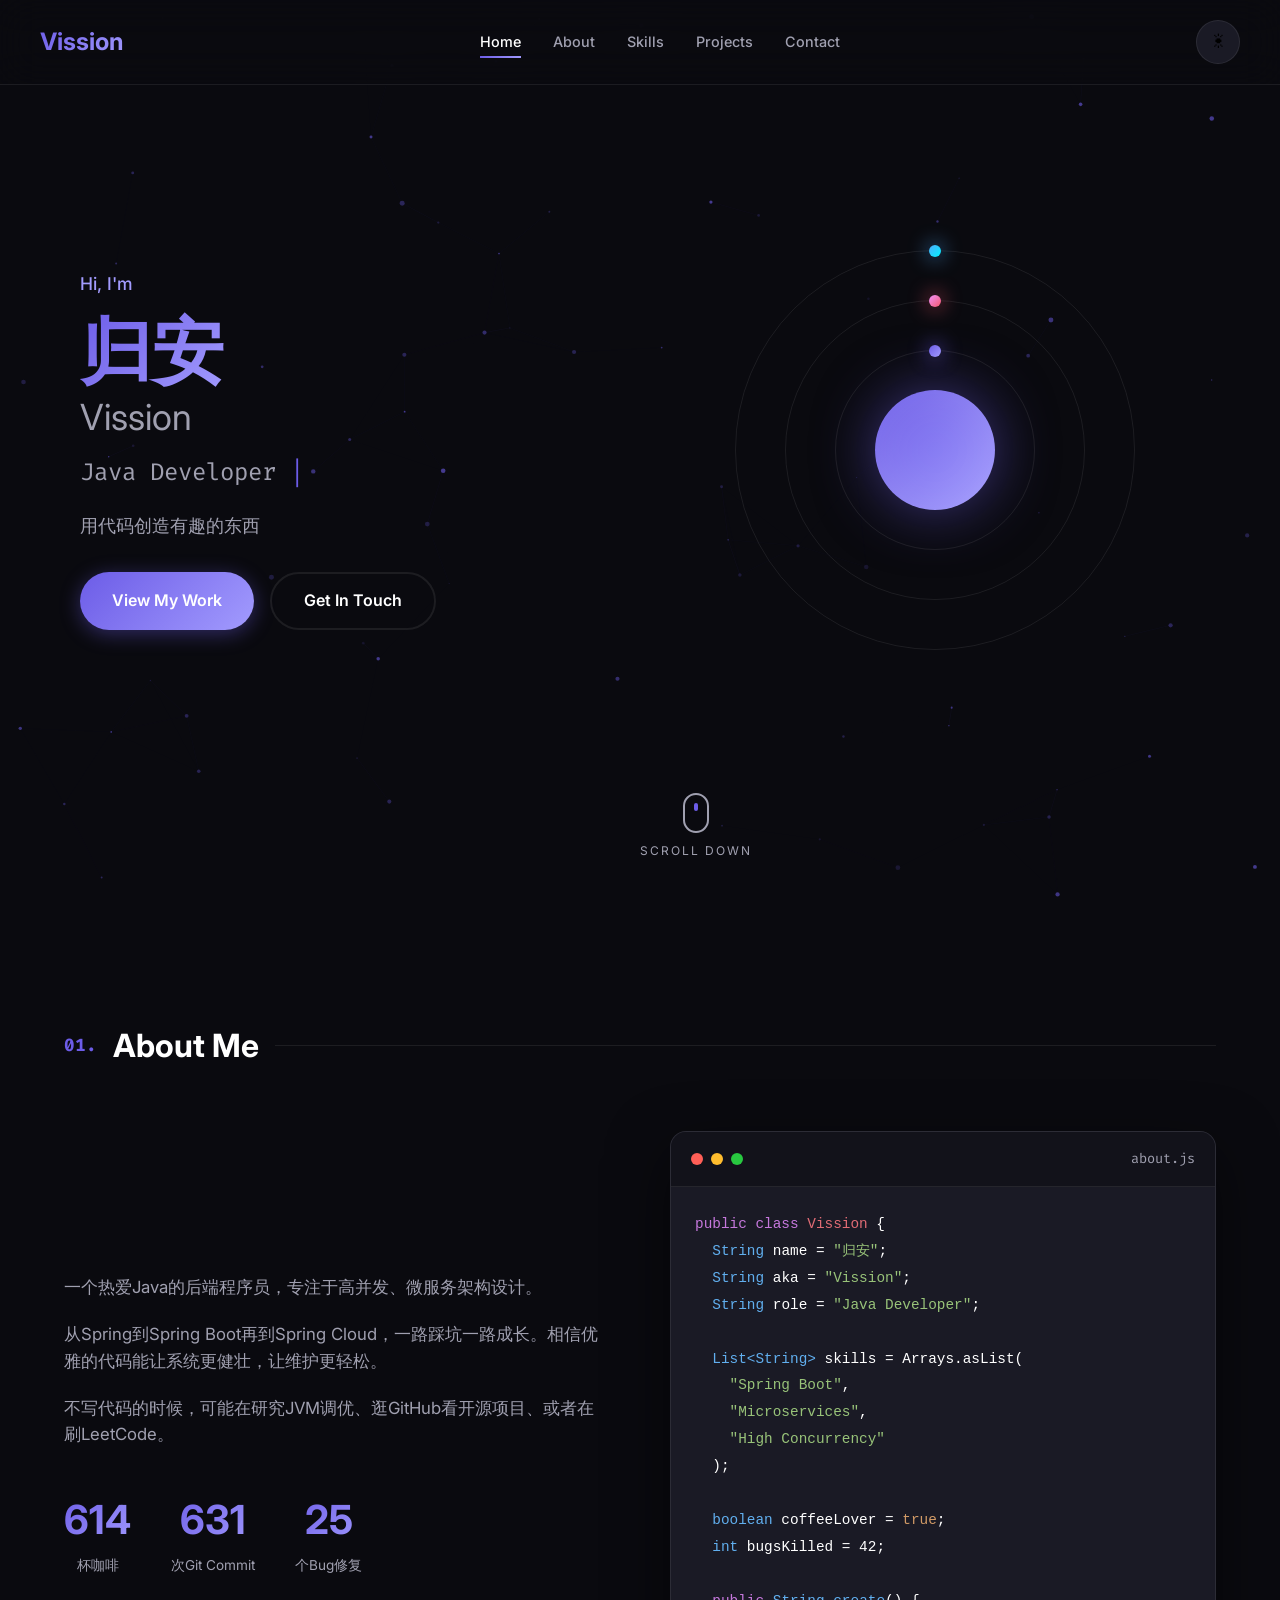
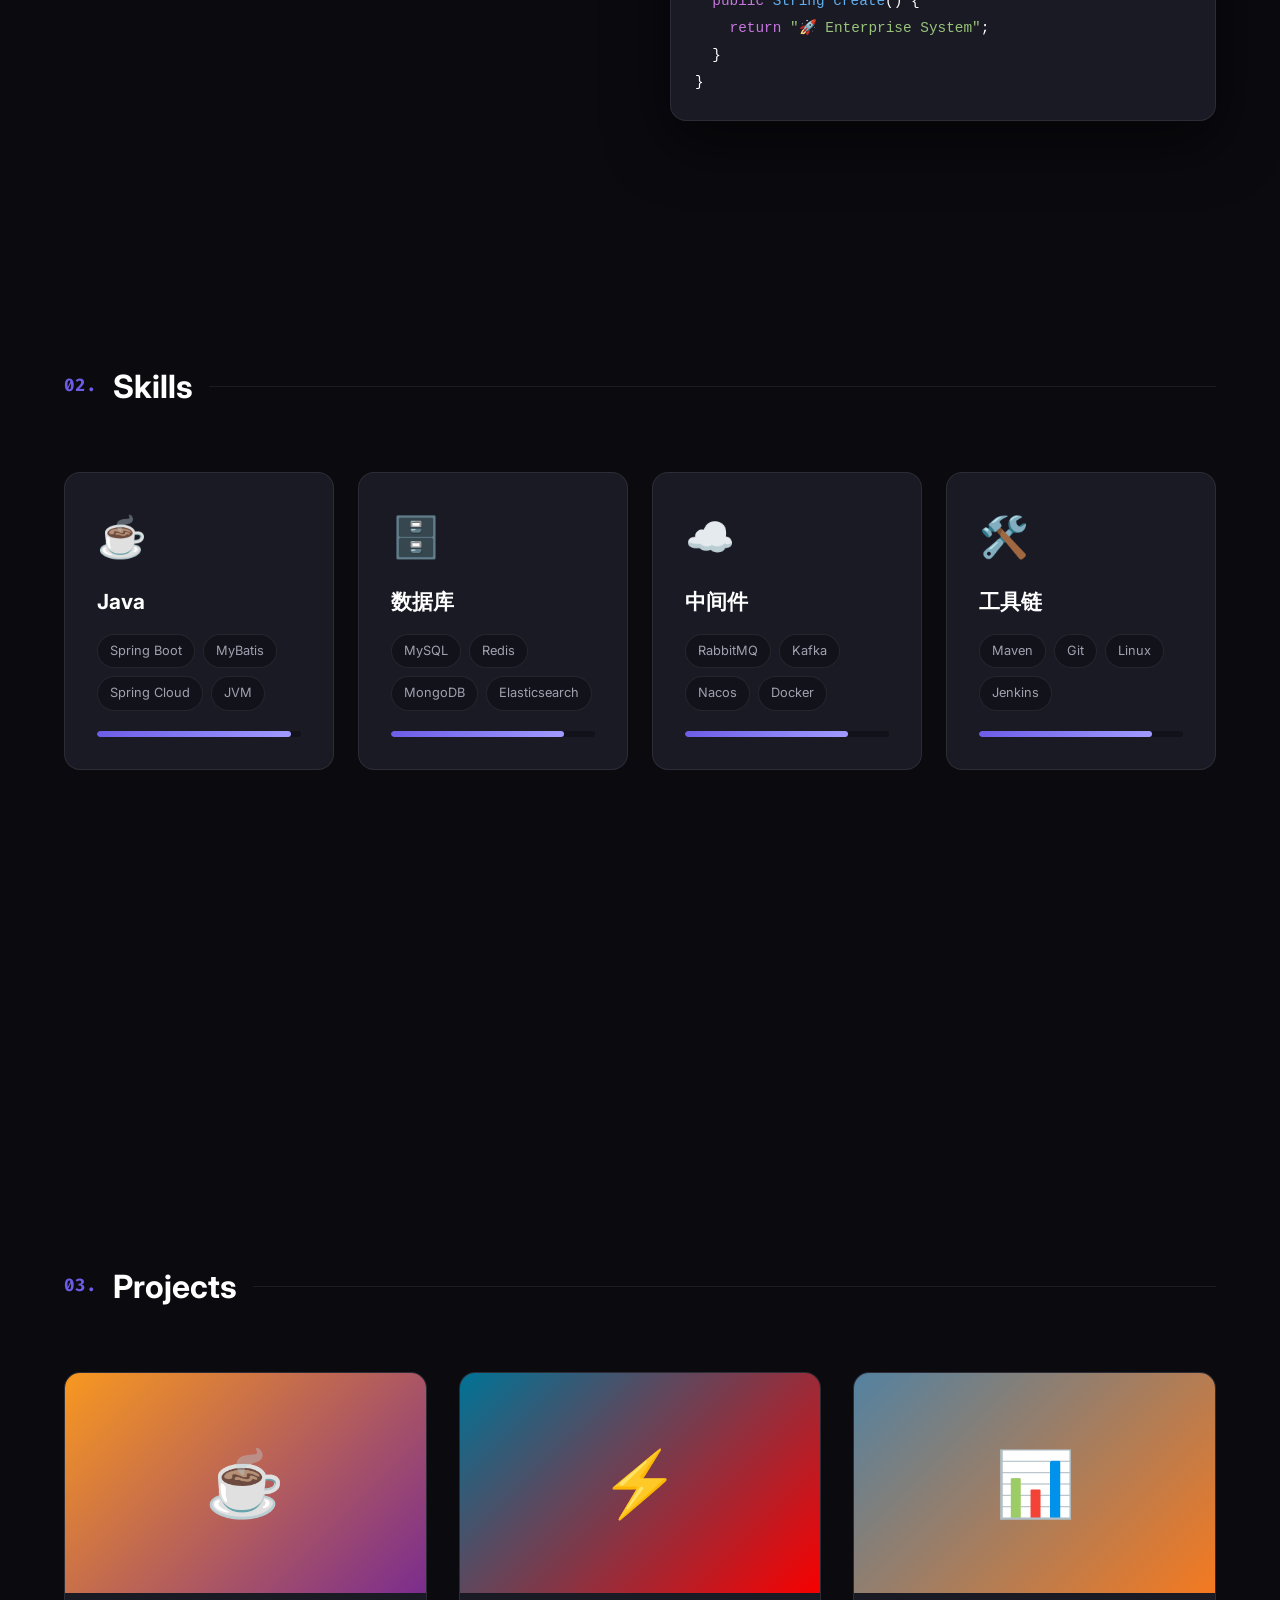
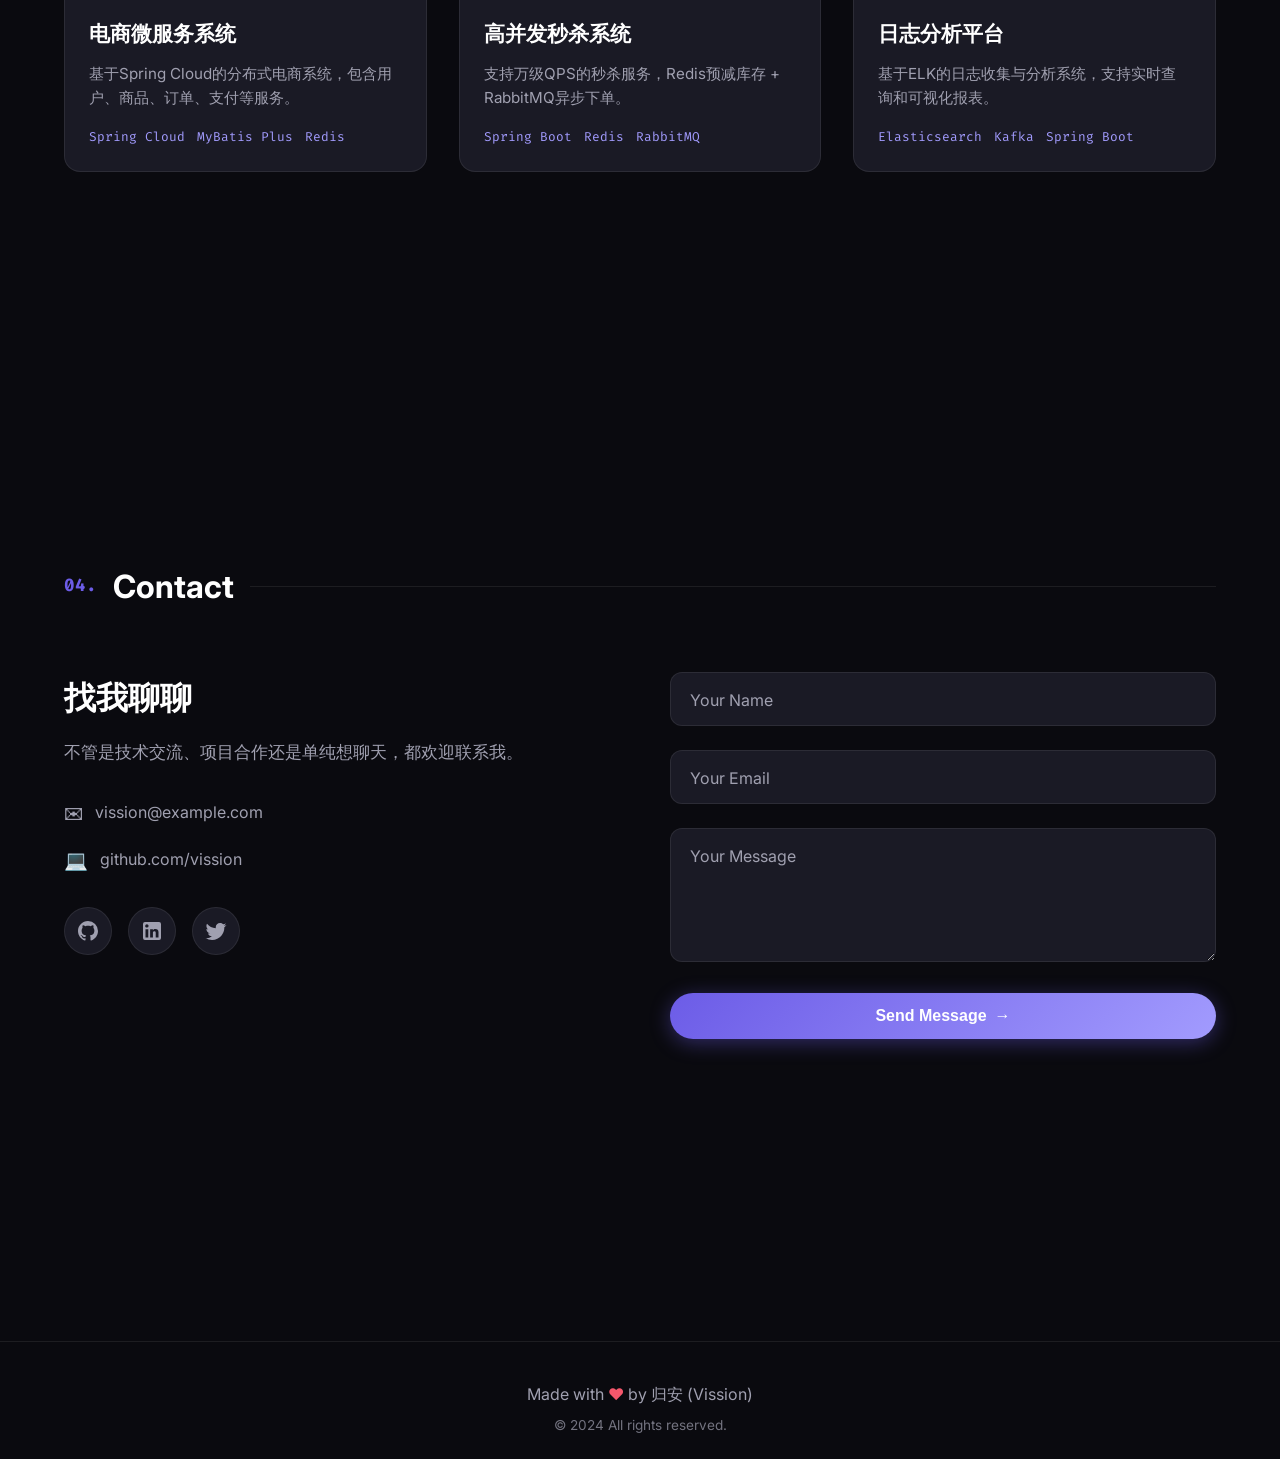
==== index.html @ 6434359d "feat: 初始化个人网站项目" ====
<!DOCTYPE html>
<html lang="zh-CN">
<head>
    <meta charset="UTF-8">
    <meta name="viewport" content="width=device-width, initial-scale=1.0">
    <title>归安 | Vission - Developer</title>
    <link rel="stylesheet" href="style.css">
    <link rel="preconnect" href="https://fonts.googleapis.com">
    <link href="https://fonts.googleapis.com/css2?family=Inter:wght@300;400;600;700;900&family=Fira+Code:wght@400;600&display=swap" rel="stylesheet">
</head>
<body>
    <canvas id="particles"></canvas>

    <nav id="navbar">
        <div class="nav-brand">Vission</div>
        <div class="nav-links">
            <a href="#hero" class="nav-link active">Home</a>
            <a href="#about" class="nav-link">About</a>
            <a href="#skills" class="nav-link">Skills</a>
            <a href="#projects" class="nav-link">Projects</a>
            <a href="#contact" class="nav-link">Contact</a>
        </div>
        <button id="theme-toggle" class="theme-btn" aria-label="Toggle theme">
            <span class="sun">☀</span>
            <span class="moon">☾</span>
        </button>
    </nav>

    <section id="hero" class="section">
        <div class="hero-content">
            <p class="hero-greeting">Hi, I'm</p>
            <h1 class="hero-name">
                <span class="gradient-text">归安</span>
                <span class="hero-nickname">Vission</span>
            </h1>
            <div class="hero-title">
                <span class="typing-text"></span>
                <span class="cursor">|</span>
            </div>
            <p class="hero-desc">用代码创造有趣的东西</p>
            <div class="hero-buttons">
                <a href="#projects" class="btn btn-primary">View My Work</a>
                <a href="#contact" class="btn btn-outline">Get In Touch</a>
            </div>
            <div class="scroll-indicator">
                <div class="mouse">
                    <div class="wheel"></div>
                </div>
                <p>Scroll Down</p>
            </div>
        </div>
        <div class="hero-visual">
            <div class="orbit-container">
                <div class="orbit-ring ring-1"></div>
                <div class="orbit-ring ring-2"></div>
                <div class="orbit-ring ring-3"></div>
                <div class="center-globe"></div>
            </div>
        </div>
    </section>

    <section id="about" class="section">
        <div class="container">
            <h2 class="section-title">
                <span class="title-number">01.</span>
                <span class="title-text">About Me</span>
                <span class="title-line"></span>
            </h2>
            <div class="about-grid">
                <div class="about-text reveal">
                    <p>一个热爱Java的后端程序员，专注于高并发、微服务架构设计。</p>
                    <p>从Spring到Spring Boot再到Spring Cloud，一路踩坑一路成长。相信优雅的代码能让系统更健壮，让维护更轻松。</p>
                    <p>不写代码的时候，可能在研究JVM调优、逛GitHub看开源项目、或者在刷LeetCode。</p>
                    <div class="about-stats">
                        <div class="stat-item">
                            <span class="stat-number" data-target="996">0</span>
                            <span class="stat-label">杯咖啡</span>
                        </div>
                        <div class="stat-item">
                            <span class="stat-number" data-target="1024">0</span>
                            <span class="stat-label">次Git Commit</span>
                        </div>
                        <div class="stat-item">
                            <span class="stat-number" data-target="42">0</span>
                            <span class="stat-label">个Bug修复</span>
                        </div>
                    </div>
                </div>
                <div class="about-visual reveal">
                    <div class="code-window">
                        <div class="code-header">
                            <span class="dot red"></span>
                            <span class="dot yellow"></span>
                            <span class="dot green"></span>
                            <span class="code-title">about.js</span>
                        </div>
                        <pre class="code-content"><code><span class="kw">public class</span> <span class="var">Vission</span> {
  <span class="prop">String</span> name = <span class="str">"归安"</span>;
  <span class="prop">String</span> aka = <span class="str">"Vission"</span>;
  <span class="prop">String</span> role = <span class="str">"Java Developer"</span>;
  
  <span class="prop">List&lt;String&gt;</span> skills = Arrays.asList(
    <span class="str">"Spring Boot"</span>,
    <span class="str">"Microservices"</span>,
    <span class="str">"High Concurrency"</span>
  );
  
  <span class="prop">boolean</span> coffeeLover = <span class="bool">true</span>;
  <span class="prop">int</span> bugsKilled = <span class="num">42</span>;
  
  <span class="kw">public</span> <span class="prop">String</span> <span class="fn">create</span>() {
    <span class="kw">return</span> <span class="str">"🚀 Enterprise System"</span>;
  }
}</code></pre>
                    </div>
                </div>
            </div>
        </div>
    </section>

    <section id="skills" class="section">
        <div class="container">
            <h2 class="section-title">
                <span class="title-number">02.</span>
                <span class="title-text">Skills</span>
                <span class="title-line"></span>
            </h2>
            <div class="skills-grid">
                <div class="skill-card reveal" data-delay="0">
                    <div class="skill-icon">☕</div>
                    <h3>Java</h3>
                    <div class="skill-tags">
                        <span class="tag">Spring Boot</span>
                        <span class="tag">MyBatis</span>
                        <span class="tag">Spring Cloud</span>
                        <span class="tag">JVM</span>
                    </div>
                    <div class="skill-bar">
                        <div class="skill-progress" data-progress="95"></div>
                    </div>
                </div>
                <div class="skill-card reveal" data-delay="100">
                    <div class="skill-icon">🗄️</div>
                    <h3>数据库</h3>
                    <div class="skill-tags">
                        <span class="tag">MySQL</span>
                        <span class="tag">Redis</span>
                        <span class="tag">MongoDB</span>
                        <span class="tag">Elasticsearch</span>
                    </div>
                    <div class="skill-bar">
                        <div class="skill-progress" data-progress="85"></div>
                    </div>
                </div>
                <div class="skill-card reveal" data-delay="200">
                    <div class="skill-icon">☁️</div>
                    <h3>中间件</h3>
                    <div class="skill-tags">
                        <span class="tag">RabbitMQ</span>
                        <span class="tag">Kafka</span>
                        <span class="tag">Nacos</span>
                        <span class="tag">Docker</span>
                    </div>
                    <div class="skill-bar">
                        <div class="skill-progress" data-progress="80"></div>
                    </div>
                </div>
                <div class="skill-card reveal" data-delay="300">
                    <div class="skill-icon">🛠️</div>
                    <h3>工具链</h3>
                    <div class="skill-tags">
                        <span class="tag">Maven</span>
                        <span class="tag">Git</span>
                        <span class="tag">Linux</span>
                        <span class="tag">Jenkins</span>
                    </div>
                    <div class="skill-bar">
                        <div class="skill-progress" data-progress="85"></div>
                    </div>
                </div>
            </div>
        </div>
    </section>

    <section id="projects" class="section">
        <div class="container">
            <h2 class="section-title">
                <span class="title-number">03.</span>
                <span class="title-text">Projects</span>
                <span class="title-line"></span>
            </h2>
            <div class="projects-grid">
                <div class="project-card reveal" data-delay="0">
                    <div class="project-image">
                        <div class="project-placeholder" style="background: linear-gradient(135deg, #f89820 0%, #7b2d8e 100%);">
                            <span class="project-icon">☕</span>
                        </div>
                        <div class="project-overlay">
                            <div class="project-links">
                                <a href="#" class="project-link" title="View Demo">Demo</a>
                                <a href="#" class="project-link" title="View Code">Code</a>
                            </div>
                        </div>
                    </div>
                    <div class="project-info">
                        <h3>电商微服务系统</h3>
                        <p>基于Spring Cloud的分布式电商系统，包含用户、商品、订单、支付等服务。</p>
                        <div class="project-tech">
                            <span>Spring Cloud</span>
                            <span>MyBatis Plus</span>
                            <span>Redis</span>
                        </div>
                    </div>
                </div>
                <div class="project-card reveal" data-delay="150">
                    <div class="project-image">
                        <div class="project-placeholder" style="background: linear-gradient(135deg, #007396 0%, #f80000 100%);">
                            <span class="project-icon">⚡</span>
                        </div>
                        <div class="project-overlay">
                            <div class="project-links">
                                <a href="#" class="project-link" title="View Demo">Demo</a>
                                <a href="#" class="project-link" title="View Code">Code</a>
                            </div>
                        </div>
                    </div>
                    <div class="project-info">
                        <h3>高并发秒杀系统</h3>
                        <p>支持万级QPS的秒杀服务，Redis预减库存 + RabbitMQ异步下单。</p>
                        <div class="project-tech">
                            <span>Spring Boot</span>
                            <span>Redis</span>
                            <span>RabbitMQ</span>
                        </div>
                    </div>
                </div>
                <div class="project-card reveal" data-delay="300">
                    <div class="project-image">
                        <div class="project-placeholder" style="background: linear-gradient(135deg, #5382a1 0%, #f47920 100%);">
                            <span class="project-icon">📊</span>
                        </div>
                        <div class="project-overlay">
                            <div class="project-links">
                                <a href="#" class="project-link" title="View Demo">Demo</a>
                                <a href="#" class="project-link" title="View Code">Code</a>
                            </div>
                        </div>
                    </div>
                    <div class="project-info">
                        <h3>日志分析平台</h3>
                        <p>基于ELK的日志收集与分析系统，支持实时查询和可视化报表。</p>
                        <div class="project-tech">
                            <span>Elasticsearch</span>
                            <span>Kafka</span>
                            <span>Spring Boot</span>
                        </div>
                    </div>
                </div>
            </div>
        </div>
    </section>

    <section id="contact" class="section">
        <div class="container">
            <h2 class="section-title">
                <span class="title-number">04.</span>
                <span class="title-text">Contact</span>
                <span class="title-line"></span>
            </h2>
            <div class="contact-grid">
                <div class="contact-info reveal">
                    <h3>找我聊聊</h3>
                    <p>不管是技术交流、项目合作还是单纯想聊天，都欢迎联系我。</p>
                    <div class="contact-links">
                        <a href="mailto:vission@example.com" class="contact-item">
                            <span class="contact-icon">✉</span>
                            <span>vission@example.com</span>
                        </a>
                        <a href="https://github.com/vission" class="contact-item" target="_blank">
                            <span class="contact-icon">💻</span>
                            <span>github.com/vission</span>
                        </a>
                    </div>
                    <div class="social-links">
                        <a href="#" class="social-link" title="GitHub">
                            <svg viewBox="0 0 24 24" width="24" height="24"><path fill="currentColor" d="M12 2C6.477 2 2 6.477 2 12c0 4.42 2.87 8.17 6.84 9.5.5.08.66-.23.66-.5v-1.69c-2.77.6-3.36-1.34-3.36-1.34-.46-1.16-1.11-1.47-1.11-1.47-.91-.62.07-.6.07-.6 1 .07 1.53 1.03 1.53 1.03.87 1.52 2.34 1.07 2.91.83.09-.65.35-1.09.63-1.34-2.22-.25-4.55-1.11-4.55-4.92 0-1.11.38-2 1.03-2.71-.1-.25-.45-1.29.1-2.64 0 0 .84-.27 2.75 1.02.79-.22 1.65-.33 2.5-.33.85 0 1.71.11 2.5.33 1.91-1.29 2.75-1.02 2.75-1.02.55 1.35.2 2.39.1 2.64.65.71 1.03 1.6 1.03 2.71 0 3.82-2.34 4.66-4.57 4.91.36.31.69.92.69 1.85V21c0 .27.16.59.67.5C19.14 20.16 22 16.42 22 12A10 10 0 0012 2z"/></svg>
                        </a>
                        <a href="#" class="social-link" title="LinkedIn">
                            <svg viewBox="0 0 24 24" width="24" height="24"><path fill="currentColor" d="M19 3a2 2 0 012 2v14a2 2 0 01-2 2H5a2 2 0 01-2-2V5a2 2 0 012-2h14m-.5 15.5v-5.3a3.26 3.26 0 00-3.26-3.26c-.85 0-1.84.52-2.32 1.3v-1.11h-2.79v8.37h2.79v-4.93c0-.77.62-1.4 1.39-1.4a1.4 1.4 0 011.4 1.4v4.93h2.79M6.88 8.56a1.68 1.68 0 001.68-1.68c0-.93-.75-1.69-1.68-1.69a1.69 1.69 0 00-1.69 1.69c0 .93.76 1.68 1.69 1.68m1.39 9.94v-8.37H5.5v8.37h2.77z"/></svg>
                        </a>
                        <a href="#" class="social-link" title="Twitter">
                            <svg viewBox="0 0 24 24" width="24" height="24"><path fill="currentColor" d="M22.46 6c-.77.35-1.6.58-2.46.69.88-.53 1.56-1.37 1.88-2.38-.83.5-1.75.85-2.72 1.05C18.37 4.5 17.26 4 16 4c-2.35 0-4.27 1.92-4.27 4.29 0 .34.04.67.11.98C8.28 9.09 5.11 7.38 3 4.79c-.37.63-.58 1.37-.58 2.15 0 1.49.75 2.81 1.91 3.56-.71 0-1.37-.2-1.95-.5v.03c0 2.08 1.48 3.82 3.44 4.21a4.22 4.22 0 01-1.93.07 4.28 4.28 0 004 2.98 8.521 8.521 0 01-5.33 1.84c-.34 0-.68-.02-1.02-.06C3.44 20.29 5.7 21 8.12 21 16 21 20.33 14.46 20.33 8.79c0-.19 0-.37-.01-.56.84-.6 1.56-1.36 2.14-2.23z"/></svg>
                        </a>
                    </div>
                </div>
                <form class="contact-form reveal" onsubmit="handleSubmit(event)">
                    <div class="form-group">
                        <input type="text" id="name" required placeholder=" ">
                        <label for="name">Your Name</label>
                        <span class="focus-border"></span>
                    </div>
                    <div class="form-group">
                        <input type="email" id="email" required placeholder=" ">
                        <label for="email">Your Email</label>
                        <span class="focus-border"></span>
                    </div>
                    <div class="form-group">
                        <textarea id="message" rows="5" required placeholder=" "></textarea>
                        <label for="message">Your Message</label>
                        <span class="focus-border"></span>
                    </div>
                    <button type="submit" class="btn btn-primary btn-full">
                        <span>Send Message</span>
                        <span class="btn-icon">→</span>
                    </button>
                </form>
            </div>
        </div>
    </section>

    <footer class="footer">
        <div class="container">
            <p class="footer-text">Made with <span class="heart">♥</span> by 归安 (Vission)</p>
            <p class="footer-copy">© 2024 All rights reserved.</p>
        </div>
    </footer>

    <script src="script.js"></script>
</body>
</html>
---- style.css ----
:root {
    --bg-primary: #0a0a0f;
    --bg-secondary: #12121a;
    --bg-card: #1a1a25;
    --text-primary: #ffffff;
    --text-secondary: #a0a0b0;
    --accent: #6c5ce7;
    --accent-light: #a29bfe;
    --gradient-1: linear-gradient(135deg, #6c5ce7 0%, #a29bfe 100%);
    --gradient-2: linear-gradient(135deg, #f093fb 0%, #f5576c 100%);
    --gradient-3: linear-gradient(135deg, #4facfe 0%, #00f2fe 100%);
    --border: rgba(255, 255, 255, 0.08);
    --shadow: 0 20px 60px rgba(0, 0, 0, 0.5);
    --radius: 16px;
    --transition: all 0.4s cubic-bezier(0.175, 0.885, 0.32, 1.275);
}

[data-theme="light"] {
    --bg-primary: #f8f9fa;
    --bg-secondary: #ffffff;
    --bg-card: #ffffff;
    --text-primary: #1a1a2e;
    --text-secondary: #666680;
    --border: rgba(0, 0, 0, 0.08);
    --shadow: 0 20px 60px rgba(0, 0, 0, 0.1);
}

* {
    margin: 0;
    padding: 0;
    box-sizing: border-box;
}

html {
    scroll-behavior: smooth;
    scrollbar-width: thin;
    scrollbar-color: var(--accent) var(--bg-secondary);
}

body {
    font-family: 'Inter', -apple-system, BlinkMacSystemFont, sans-serif;
    background: var(--bg-primary);
    color: var(--text-primary);
    line-height: 1.6;
    overflow-x: hidden;
}

::-webkit-scrollbar {
    width: 8px;
}

::-webkit-scrollbar-track {
    background: var(--bg-secondary);
}

::-webkit-scrollbar-thumb {
    background: var(--accent);
    border-radius: 4px;
}

#particles {
    position: fixed;
    top: 0;
    left: 0;
    width: 100%;
    height: 100%;
    z-index: 0;
    pointer-events: none;
}

.container {
    max-width: 1200px;
    margin: 0 auto;
    padding: 0 24px;
}

.section {
    min-height: 100vh;
    padding: 120px 0;
    position: relative;
    z-index: 1;
}

/* Navigation */
#navbar {
    position: fixed;
    top: 0;
    left: 0;
    right: 0;
    z-index: 1000;
    display: flex;
    justify-content: space-between;
    align-items: center;
    padding: 20px 40px;
    background: rgba(10, 10, 15, 0.8);
    backdrop-filter: blur(20px);
    border-bottom: 1px solid var(--border);
    transition: var(--transition);
}

[data-theme="light"] #navbar {
    background: rgba(248, 249, 250, 0.8);
}

#navbar.scrolled {
    padding: 12px 40px;
    background: rgba(10, 10, 15, 0.95);
}

[data-theme="light"] #navbar.scrolled {
    background: rgba(248, 249, 250, 0.95);
}

.nav-brand {
    font-size: 1.5rem;
    font-weight: 700;
    background: var(--gradient-1);
    -webkit-background-clip: text;
    -webkit-text-fill-color: transparent;
    background-clip: text;
}

.nav-links {
    display: flex;
    gap: 32px;
}

.nav-link {
    color: var(--text-secondary);
    text-decoration: none;
    font-size: 0.9rem;
    font-weight: 500;
    position: relative;
    transition: color 0.3s ease;
}

.nav-link::after {
    content: '';
    position: absolute;
    bottom: -4px;
    left: 0;
    width: 0;
    height: 2px;
    background: var(--gradient-1);
    transition: width 0.3s ease;
}

.nav-link:hover,
.nav-link.active {
    color: var(--text-primary);
}

.nav-link:hover::after,
.nav-link.active::after {
    width: 100%;
}

.theme-btn {
    background: var(--bg-card);
    border: 1px solid var(--border);
    width: 44px;
    height: 44px;
    border-radius: 50%;
    cursor: pointer;
    display: flex;
    align-items: center;
    justify-content: center;
    font-size: 1.2rem;
    transition: var(--transition);
}

.theme-btn:hover {
    transform: rotate(30deg) scale(1.1);
    border-color: var(--accent);
}

.theme-btn .sun { display: block; }
.theme-btn .moon { display: none; }

[data-theme="light"] .theme-btn .sun { display: none; }
[data-theme="light"] .theme-btn .moon { display: block; }

/* Hero Section */
#hero {
    display: flex;
    align-items: center;
    justify-content: space-between;
    padding: 0 80px;
    gap: 60px;
}

.hero-content {
    flex: 1;
    max-width: 600px;
}

.hero-greeting {
    font-size: 1.1rem;
    color: var(--accent-light);
    font-weight: 500;
    margin-bottom: 12px;
    opacity: 0;
    animation: fadeInUp 0.6s ease forwards;
}

.hero-name {
    font-size: clamp(2.5rem, 6vw, 4.5rem);
    font-weight: 900;
    line-height: 1.1;
    margin-bottom: 16px;
    opacity: 0;
    animation: fadeInUp 0.6s ease 0.2s forwards;
}

.gradient-text {
    background: var(--gradient-1);
    -webkit-background-clip: text;
    -webkit-text-fill-color: transparent;
    background-clip: text;
}

.hero-nickname {
    display: block;
    font-size: 0.5em;
    color: var(--text-secondary);
    font-weight: 400;
    margin-top: 8px;
}

.hero-title {
    font-size: 1.5rem;
    color: var(--text-secondary);
    margin-bottom: 20px;
    font-family: 'Fira Code', monospace;
    opacity: 0;
    animation: fadeInUp 0.6s ease 0.4s forwards;
}

.cursor {
    animation: blink 1s infinite;
    color: var(--accent);
}

@keyframes blink {
    0%, 50% { opacity: 1; }
    51%, 100% { opacity: 0; }
}

.hero-desc {
    font-size: 1.1rem;
    color: var(--text-secondary);
    margin-bottom: 32px;
    opacity: 0;
    animation: fadeInUp 0.6s ease 0.6s forwards;
}

.hero-buttons {
    display: flex;
    gap: 16px;
    opacity: 0;
    animation: fadeInUp 0.6s ease 0.8s forwards;
}

.btn {
    padding: 14px 32px;
    border-radius: 50px;
    font-size: 1rem;
    font-weight: 600;
    text-decoration: none;
    display: inline-flex;
    align-items: center;
    gap: 8px;
    transition: var(--transition);
    cursor: pointer;
    border: none;
}

.btn-primary {
    background: var(--gradient-1);
    color: white;
    box-shadow: 0 4px 20px rgba(108, 92, 231, 0.4);
}

.btn-primary:hover {
    transform: translateY(-3px);
    box-shadow: 0 8px 30px rgba(108, 92, 231, 0.6);
}

.btn-outline {
    background: transparent;
    color: var(--text-primary);
    border: 2px solid var(--border);
}

.btn-outline:hover {
    border-color: var(--accent);
    color: var(--accent);
    transform: translateY(-3px);
}

.btn-full {
    width: 100%;
    justify-content: center;
}

.scroll-indicator {
    position: absolute;
    bottom: 40px;
    left: 50%;
    transform: translateX(-50%);
    display: flex;
    flex-direction: column;
    align-items: center;
    gap: 8px;
    opacity: 0;
    animation: fadeInUp 0.6s ease 1.2s forwards;
}

.mouse {
    width: 26px;
    height: 40px;
    border: 2px solid var(--text-secondary);
    border-radius: 13px;
    position: relative;
}

.wheel {
    width: 4px;
    height: 8px;
    background: var(--accent);
    border-radius: 2px;
    position: absolute;
    top: 8px;
    left: 50%;
    transform: translateX(-50%);
    animation: scroll 1.5s ease infinite;
}

@keyframes scroll {
    0% { opacity: 1; transform: translateX(-50%) translateY(0); }
    100% { opacity: 0; transform: translateX(-50%) translateY(12px); }
}

.scroll-indicator p {
    font-size: 0.75rem;
    color: var(--text-secondary);
    text-transform: uppercase;
    letter-spacing: 2px;
}

.hero-visual {
    flex: 1;
    display: flex;
    justify-content: center;
    align-items: center;
    opacity: 0;
    animation: fadeIn 1s ease 0.5s forwards;
}

.orbit-container {
    position: relative;
    width: 400px;
    height: 400px;
    display: flex;
    align-items: center;
    justify-content: center;
}

.orbit-ring {
    position: absolute;
    border: 1px solid var(--border);
    border-radius: 50%;
    animation: rotate 20s linear infinite;
}

.ring-1 {
    width: 200px;
    height: 200px;
    animation-duration: 15s;
}

.ring-2 {
    width: 300px;
    height: 300px;
    animation-duration: 20s;
    animation-direction: reverse;
}

.ring-3 {
    width: 400px;
    height: 400px;
    animation-duration: 25s;
}

.orbit-ring::before {
    content: '';
    position: absolute;
    width: 12px;
    height: 12px;
    background: var(--gradient-1);
    border-radius: 50%;
    top: -6px;
    left: 50%;
    transform: translateX(-50%);
    box-shadow: 0 0 20px var(--accent);
}

.ring-2::before {
    background: var(--gradient-2);
    box-shadow: 0 0 20px #f5576c;
}

.ring-3::before {
    background: var(--gradient-3);
    box-shadow: 0 0 20px #4facfe;
}

.center-globe {
    width: 120px;
    height: 120px;
    background: var(--gradient-1);
    border-radius: 50%;
    box-shadow: 0 0 60px rgba(108, 92, 231, 0.5),
                inset 0 0 60px rgba(255, 255, 255, 0.1);
    animation: pulse 3s ease-in-out infinite;
}

@keyframes rotate {
    from { transform: rotate(0deg); }
    to { transform: rotate(360deg); }
}

@keyframes pulse {
    0%, 100% { transform: scale(1); }
    50% { transform: scale(1.05); }
}

/* Section Titles */
.section-title {
    display: flex;
    align-items: center;
    gap: 16px;
    margin-bottom: 60px;
}

.title-number {
    font-family: 'Fira Code', monospace;
    font-size: 1.1rem;
    color: var(--accent);
}

.title-text {
    font-size: 2rem;
    font-weight: 700;
}

.title-line {
    flex: 1;
    height: 1px;
    background: var(--border);
}

/* About Section */
.about-grid {
    display: grid;
    grid-template-columns: 1fr 1fr;
    gap: 60px;
    align-items: center;
}

.about-text p {
    color: var(--text-secondary);
    margin-bottom: 20px;
    font-size: 1.05rem;
}

.about-stats {
    display: flex;
    gap: 40px;
    margin-top: 40px;
}

.stat-item {
    text-align: center;
}

.stat-number {
    display: block;
    font-size: 2.5rem;
    font-weight: 700;
    background: var(--gradient-1);
    -webkit-background-clip: text;
    -webkit-text-fill-color: transparent;
    background-clip: text;
}

.stat-label {
    font-size: 0.85rem;
    color: var(--text-secondary);
}

.code-window {
    background: var(--bg-card);
    border-radius: var(--radius);
    border: 1px solid var(--border);
    overflow: hidden;
    box-shadow: var(--shadow);
}

.code-header {
    display: flex;
    align-items: center;
    gap: 8px;
    padding: 16px 20px;
    background: var(--bg-secondary);
    border-bottom: 1px solid var(--border);
}

.dot {
    width: 12px;
    height: 12px;
    border-radius: 50%;
}

.dot.red { background: #ff5f57; }
.dot.yellow { background: #ffbd2e; }
.dot.green { background: #28c840; }

.code-title {
    margin-left: auto;
    font-size: 0.85rem;
    color: var(--text-secondary);
    font-family: 'Fira Code', monospace;
}

.code-content {
    padding: 24px;
    font-family: 'Fira Code', monospace;
    font-size: 0.9rem;
    line-height: 1.8;
    overflow-x: auto;
}

.code-content .kw { color: #c678dd; }
.code-content .var { color: #e06c75; }
.code-content .prop { color: #61afef; }
.code-content .str { color: #98c379; }
.code-content .bool { color: #d19a66; }
.code-content .fn { color: #61afef; }

/* Skills Section */
.skills-grid {
    display: grid;
    grid-template-columns: repeat(auto-fit, minmax(250px, 1fr));
    gap: 24px;
}

.skill-card {
    background: var(--bg-card);
    border-radius: var(--radius);
    padding: 32px;
    border: 1px solid var(--border);
    transition: var(--transition);
    position: relative;
    overflow: hidden;
}

.skill-card::before {
    content: '';
    position: absolute;
    top: 0;
    left: 0;
    right: 0;
    height: 3px;
    background: var(--gradient-1);
    transform: scaleX(0);
    transition: transform 0.3s ease;
}

.skill-card:hover {
    transform: translateY(-8px);
    border-color: var(--accent);
    box-shadow: 0 20px 40px rgba(108, 92, 231, 0.2);
}

.skill-card:hover::before {
    transform: scaleX(1);
}

.skill-icon {
    font-size: 2.5rem;
    margin-bottom: 16px;
}

.skill-card h3 {
    font-size: 1.3rem;
    margin-bottom: 16px;
}

.skill-tags {
    display: flex;
    flex-wrap: wrap;
    gap: 8px;
    margin-bottom: 20px;
}

.tag {
    padding: 6px 12px;
    background: var(--bg-secondary);
    border-radius: 20px;
    font-size: 0.8rem;
    color: var(--text-secondary);
    border: 1px solid var(--border);
}

.skill-bar {
    height: 6px;
    background: var(--bg-secondary);
    border-radius: 3px;
    overflow: hidden;
}

.skill-progress {
    height: 100%;
    background: var(--gradient-1);
    border-radius: 3px;
    width: 0;
    transition: width 1.5s cubic-bezier(0.4, 0, 0.2, 1);
}

/* Projects Section */
.projects-grid {
    display: grid;
    grid-template-columns: repeat(auto-fit, minmax(340px, 1fr));
    gap: 32px;
}

.project-card {
    background: var(--bg-card);
    border-radius: var(--radius);
    overflow: hidden;
    border: 1px solid var(--border);
    transition: var(--transition);
}

.project-card:hover {
    transform: translateY(-10px);
    box-shadow: var(--shadow);
}

.project-image {
    position: relative;
    height: 220px;
    overflow: hidden;
}

.project-placeholder {
    width: 100%;
    height: 100%;
    display: flex;
    align-items: center;
    justify-content: center;
}

.project-icon {
    font-size: 4rem;
}

.project-overlay {
    position: absolute;
    inset: 0;
    background: rgba(10, 10, 15, 0.9);
    display: flex;
    align-items: center;
    justify-content: center;
    opacity: 0;
    transition: opacity 0.3s ease;
}

.project-card:hover .project-overlay {
    opacity: 1;
}

.project-links {
    display: flex;
    gap: 16px;
}

.project-link {
    padding: 12px 24px;
    background: var(--gradient-1);
    color: white;
    text-decoration: none;
    border-radius: 50px;
    font-weight: 600;
    font-size: 0.9rem;
    transition: var(--transition);
}

.project-link:hover {
    transform: scale(1.05);
}

.project-info {
    padding: 24px;
}

.project-info h3 {
    font-size: 1.3rem;
    margin-bottom: 12px;
}

.project-info p {
    color: var(--text-secondary);
    font-size: 0.95rem;
    margin-bottom: 16px;
}

.project-tech {
    display: flex;
    gap: 12px;
}

.project-tech span {
    font-size: 0.8rem;
    color: var(--accent-light);
    font-family: 'Fira Code', monospace;
}

/* Contact Section */
.contact-grid {
    display: grid;
    grid-template-columns: 1fr 1fr;
    gap: 60px;
}

.contact-info h3 {
    font-size: 2rem;
    margin-bottom: 16px;
}

.contact-info > p {
    color: var(--text-secondary);
    font-size: 1.05rem;
    margin-bottom: 32px;
}

.contact-links {
    display: flex;
    flex-direction: column;
    gap: 16px;
    margin-bottom: 32px;
}

.contact-item {
    display: flex;
    align-items: center;
    gap: 12px;
    color: var(--text-secondary);
    text-decoration: none;
    transition: color 0.3s ease;
}

.contact-item:hover {
    color: var(--accent);
}

.contact-icon {
    font-size: 1.2rem;
}

.social-links {
    display: flex;
    gap: 16px;
}

.social-link {
    width: 48px;
    height: 48px;
    display: flex;
    align-items: center;
    justify-content: center;
    background: var(--bg-card);
    border: 1px solid var(--border);
    border-radius: 50%;
    color: var(--text-secondary);
    transition: var(--transition);
}

.social-link:hover {
    background: var(--accent);
    border-color: var(--accent);
    color: white;
    transform: translateY(-4px);
}

/* Contact Form */
.contact-form {
    display: flex;
    flex-direction: column;
    gap: 24px;
}

.form-group {
    position: relative;
}

.form-group input,
.form-group textarea {
    width: 100%;
    padding: 16px 20px;
    background: var(--bg-card);
    border: 1px solid var(--border);
    border-radius: 12px;
    color: var(--text-primary);
    font-size: 1rem;
    font-family: inherit;
    transition: var(--transition);
    outline: none;
}

.form-group textarea {
    resize: vertical;
    min-height: 120px;
}

.form-group label {
    position: absolute;
    left: 20px;
    top: 16px;
    color: var(--text-secondary);
    font-size: 1rem;
    pointer-events: none;
    transition: all 0.3s ease;
}

.form-group input:focus + label,
.form-group input:not(:placeholder-shown) + label,
.form-group textarea:focus + label,
.form-group textarea:not(:placeholder-shown) + label {
    top: -10px;
    left: 12px;
    font-size: 0.8rem;
    background: var(--bg-primary);
    padding: 0 8px;
    color: var(--accent);
}

.form-group input:focus,
.form-group textarea:focus {
    border-color: var(--accent);
    box-shadow: 0 0 0 3px rgba(108, 92, 231, 0.1);
}

.focus-border {
    position: absolute;
    bottom: 0;
    left: 50%;
    width: 0;
    height: 2px;
    background: var(--gradient-1);
    transition: all 0.3s ease;
    transform: translateX(-50%);
}

.form-group input:focus ~ .focus-border,
.form-group textarea:focus ~ .focus-border {
    width: 100%;
}

/* Footer */
.footer {
    padding: 40px 0;
    text-align: center;
    border-top: 1px solid var(--border);
    position: relative;
    z-index: 1;
}

.footer-text {
    color: var(--text-secondary);
    margin-bottom: 8px;
}

.footer-copy {
    font-size: 0.85rem;
    color: var(--text-secondary);
    opacity: 0.7;
}

.heart {
    color: #f5576c;
    animation: heartbeat 1.5s ease infinite;
}

@keyframes heartbeat {
    0%, 100% { transform: scale(1); }
    50% { transform: scale(1.2); }
}

/* Animations */
@keyframes fadeInUp {
    from {
        opacity: 0;
        transform: translateY(30px);
    }
    to {
        opacity: 1;
        transform: translateY(0);
    }
}

@keyframes fadeIn {
    from { opacity: 0; }
    to { opacity: 1; }
}

.reveal {
    opacity: 0;
    transform: translateY(40px);
    transition: all 0.8s cubic-bezier(0.4, 0, 0.2, 1);
}

.reveal.active {
    opacity: 1;
    transform: translateY(0);
}

/* Responsive */
@media (max-width: 968px) {
    #hero {
        flex-direction: column;
        padding: 120px 40px 60px;
        text-align: center;
    }

    .hero-buttons {
        justify-content: center;
    }

    .orbit-container {
        width: 280px;
        height: 280px;
    }

    .ring-1 { width: 140px; height: 140px; }
    .ring-2 { width: 210px; height: 210px; }
    .ring-3 { width: 280px; height: 280px; }
    .center-globe { width: 80px; height: 80px; }

    .about-grid,
    .contact-grid {
        grid-template-columns: 1fr;
        gap: 40px;
    }

    .nav-links {
        display: none;
    }

    #navbar {
        padding: 16px 24px;
    }
}

@media (max-width: 600px) {
    .section {
        padding: 80px 0;
    }

    .section-title {
        flex-wrap: wrap;
    }

    .title-line {
        display: none;
    }

    .projects-grid {
        grid-template-columns: 1fr;
    }

    .about-stats {
        flex-wrap: wrap;
        justify-content: center;
    }

    .hero-buttons {
        flex-direction: column;
    }

    .btn {
        width: 100%;
        justify-content: center;
    }
}
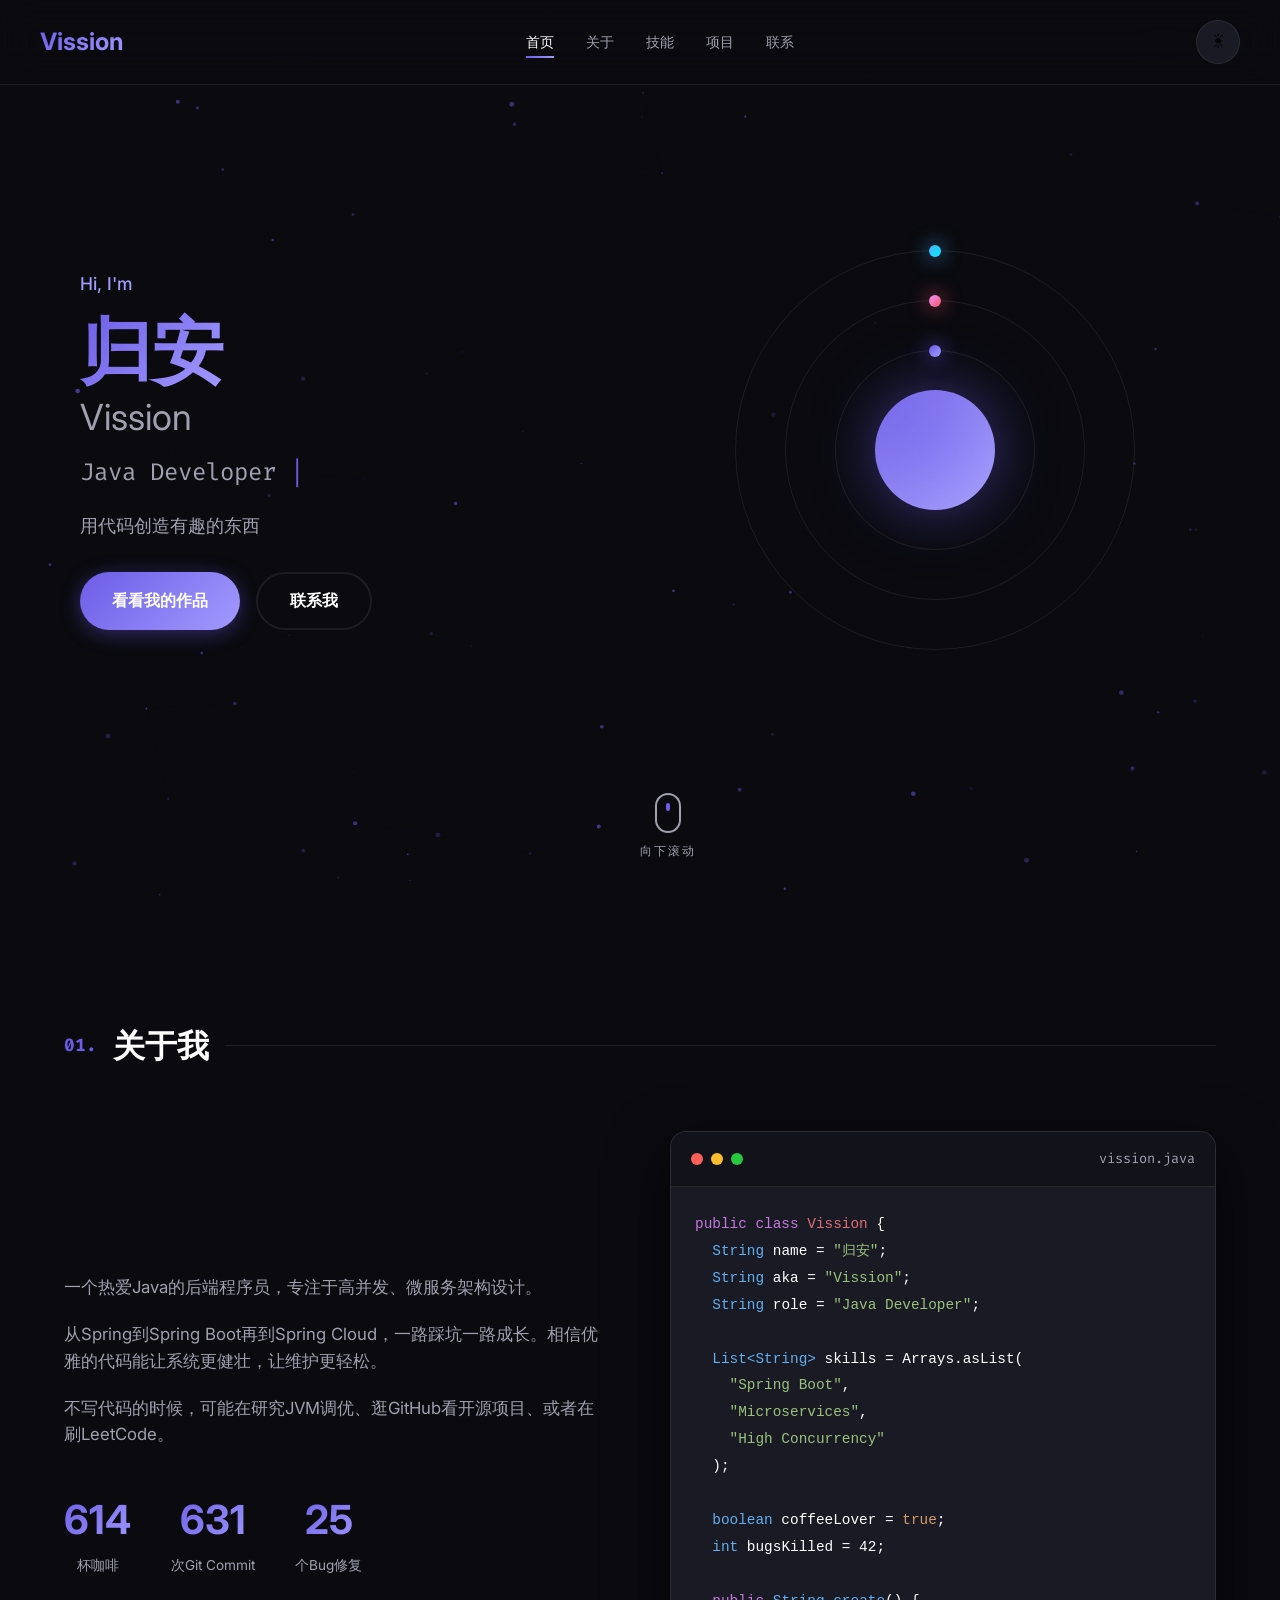
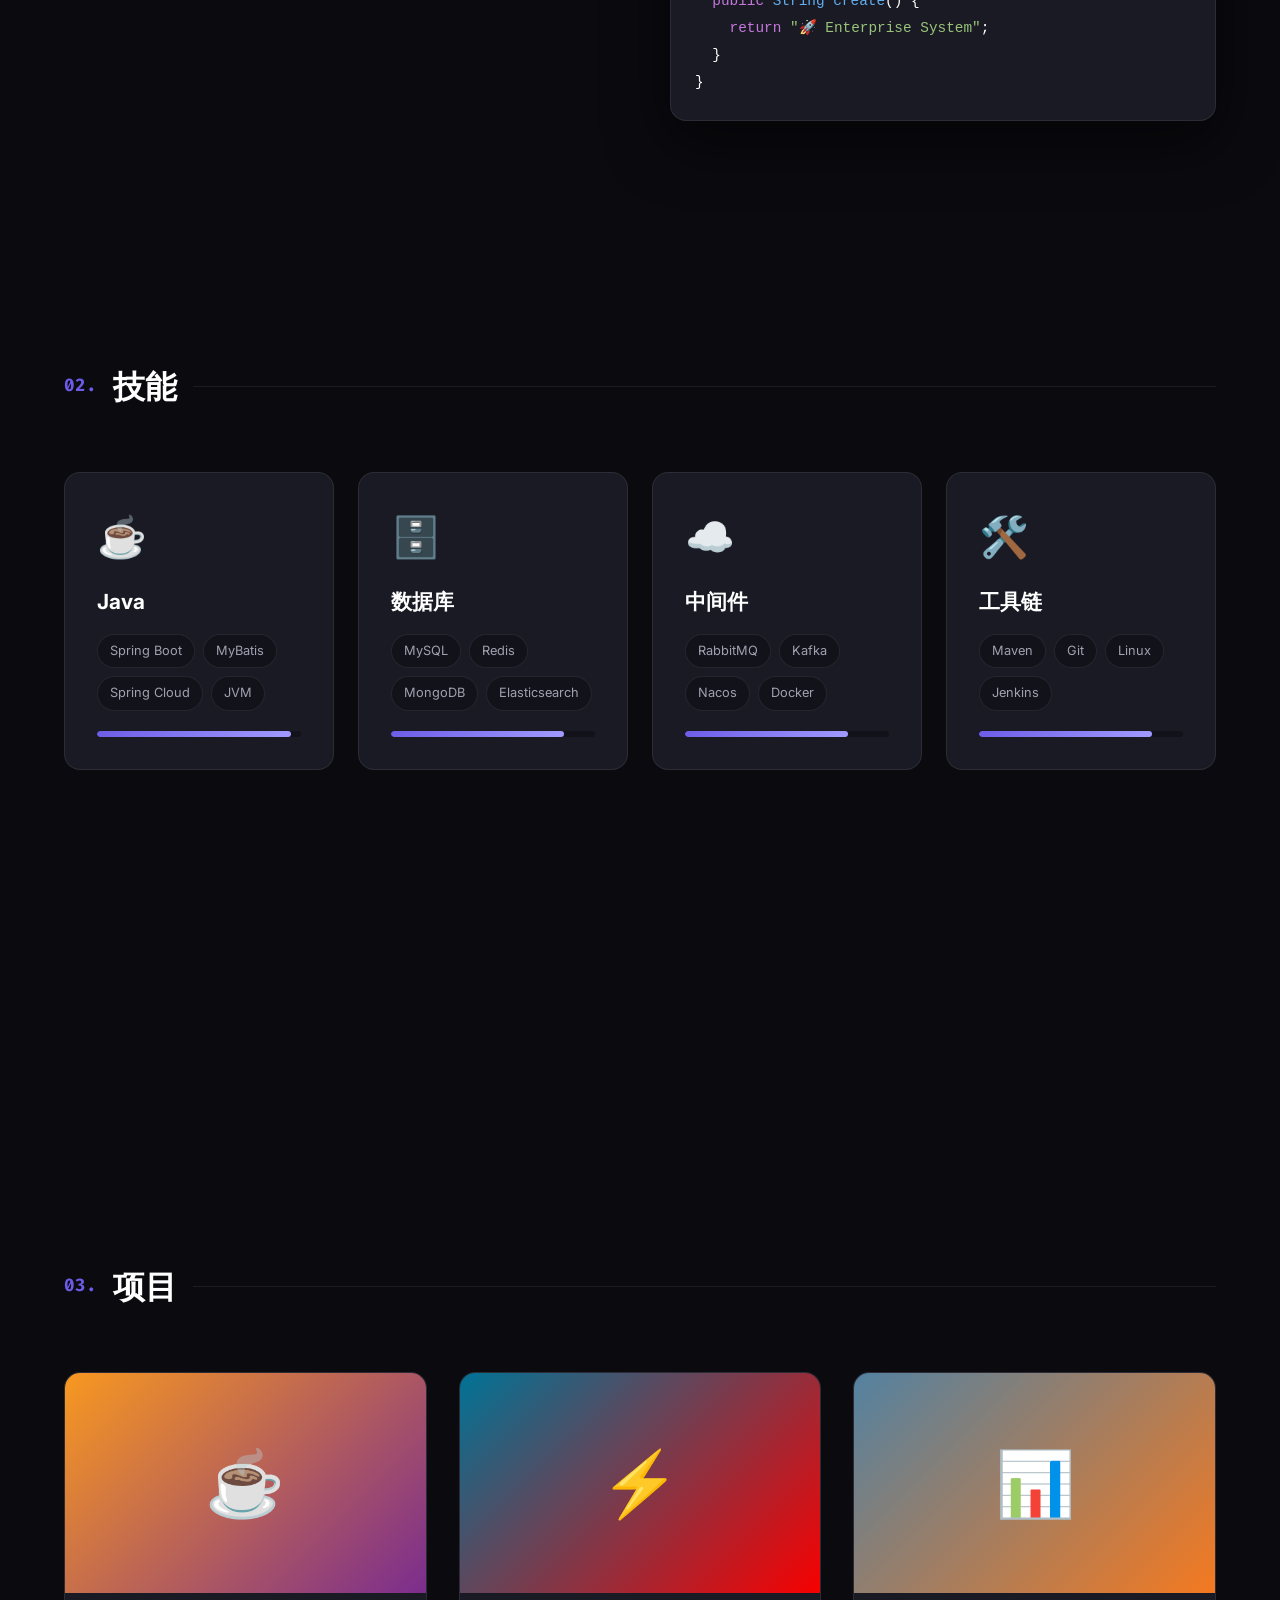
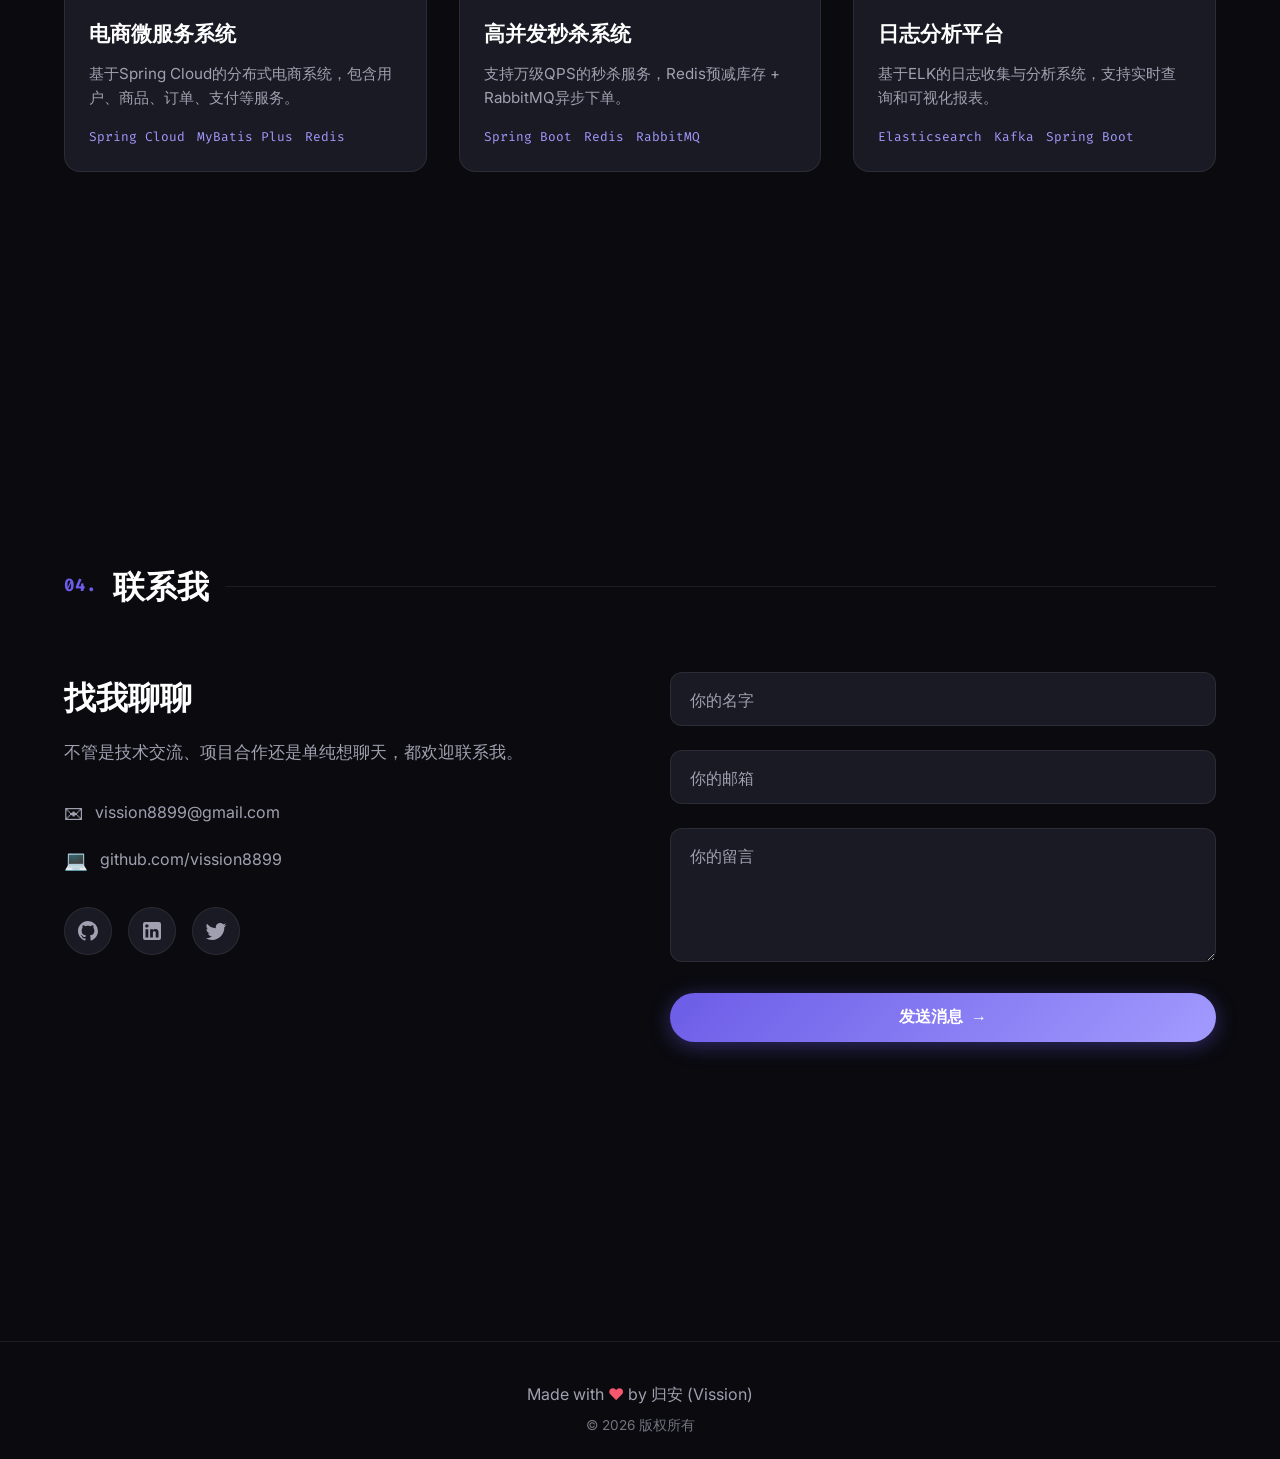
==== commit 5a9536d3: "feat: 中文化界面 + 动态年份 + 更新联系方式" ====
--- a/index.html
+++ b/index.html
@@ -14,11 +14,11 @@
     <nav id="navbar">
         <div class="nav-brand">Vission</div>
         <div class="nav-links">
-            <a href="#hero" class="nav-link active">Home</a>
-            <a href="#about" class="nav-link">About</a>
-            <a href="#skills" class="nav-link">Skills</a>
-            <a href="#projects" class="nav-link">Projects</a>
-            <a href="#contact" class="nav-link">Contact</a>
+            <a href="#hero" class="nav-link active">首页</a>
+            <a href="#about" class="nav-link">关于</a>
+            <a href="#skills" class="nav-link">技能</a>
+            <a href="#projects" class="nav-link">项目</a>
+            <a href="#contact" class="nav-link">联系</a>
         </div>
         <button id="theme-toggle" class="theme-btn" aria-label="Toggle theme">
             <span class="sun">☀</span>
@@ -39,14 +39,14 @@
             </div>
             <p class="hero-desc">用代码创造有趣的东西</p>
             <div class="hero-buttons">
-                <a href="#projects" class="btn btn-primary">View My Work</a>
-                <a href="#contact" class="btn btn-outline">Get In Touch</a>
+                <a href="#projects" class="btn btn-primary">看看我的作品</a>
+                <a href="#contact" class="btn btn-outline">联系我</a>
             </div>
             <div class="scroll-indicator">
                 <div class="mouse">
                     <div class="wheel"></div>
                 </div>
-                <p>Scroll Down</p>
+                <p>向下滚动</p>
             </div>
         </div>
         <div class="hero-visual">
@@ -63,7 +63,7 @@
         <div class="container">
             <h2 class="section-title">
                 <span class="title-number">01.</span>
-                <span class="title-text">About Me</span>
+                <span class="title-text">关于我</span>
                 <span class="title-line"></span>
             </h2>
             <div class="about-grid">
@@ -92,7 +92,7 @@
                             <span class="dot red"></span>
                             <span class="dot yellow"></span>
                             <span class="dot green"></span>
-                            <span class="code-title">about.js</span>
+                            <span class="code-title">vission.java</span>
                         </div>
                         <pre class="code-content"><code><span class="kw">public class</span> <span class="var">Vission</span> {
   <span class="prop">String</span> name = <span class="str">"归安"</span>;
@@ -122,7 +122,7 @@
         <div class="container">
             <h2 class="section-title">
                 <span class="title-number">02.</span>
-                <span class="title-text">Skills</span>
+                <span class="title-text">技能</span>
                 <span class="title-line"></span>
             </h2>
             <div class="skills-grid">
@@ -186,7 +186,7 @@
         <div class="container">
             <h2 class="section-title">
                 <span class="title-number">03.</span>
-                <span class="title-text">Projects</span>
+                <span class="title-text">项目</span>
                 <span class="title-line"></span>
             </h2>
             <div class="projects-grid">
@@ -197,8 +197,8 @@
                         </div>
                         <div class="project-overlay">
                             <div class="project-links">
-                                <a href="#" class="project-link" title="View Demo">Demo</a>
-                                <a href="#" class="project-link" title="View Code">Code</a>
+                                <a href="#" class="project-link" title="查看演示">演示</a>
+                                <a href="#" class="project-link" title="查看源码">源码</a>
                             </div>
                         </div>
                     </div>
@@ -219,8 +219,8 @@
                         </div>
                         <div class="project-overlay">
                             <div class="project-links">
-                                <a href="#" class="project-link" title="View Demo">Demo</a>
-                                <a href="#" class="project-link" title="View Code">Code</a>
+                                <a href="#" class="project-link" title="查看演示">演示</a>
+                                <a href="#" class="project-link" title="查看源码">源码</a>
                             </div>
                         </div>
                     </div>
@@ -241,8 +241,8 @@
                         </div>
                         <div class="project-overlay">
                             <div class="project-links">
-                                <a href="#" class="project-link" title="View Demo">Demo</a>
-                                <a href="#" class="project-link" title="View Code">Code</a>
+                                <a href="#" class="project-link" title="查看演示">演示</a>
+                                <a href="#" class="project-link" title="查看源码">源码</a>
                             </div>
                         </div>
                     </div>
@@ -264,7 +264,7 @@
         <div class="container">
             <h2 class="section-title">
                 <span class="title-number">04.</span>
-                <span class="title-text">Contact</span>
+                <span class="title-text">联系我</span>
                 <span class="title-line"></span>
             </h2>
             <div class="contact-grid">
@@ -272,13 +272,13 @@
                     <h3>找我聊聊</h3>
                     <p>不管是技术交流、项目合作还是单纯想聊天，都欢迎联系我。</p>
                     <div class="contact-links">
-                        <a href="mailto:vission@example.com" class="contact-item">
+                        <a href="mailto:vission8899@gmail.com" class="contact-item">
                             <span class="contact-icon">✉</span>
-                            <span>vission@example.com</span>
-                        </a>
-                        <a href="https://github.com/vission" class="contact-item" target="_blank">
+                            <span>vission8899@gmail.com</span>
+                        </a>
+                        <a href="https://github.com/vission8899" class="contact-item" target="_blank">
                             <span class="contact-icon">💻</span>
-                            <span>github.com/vission</span>
+                            <span>github.com/vission8899</span>
                         </a>
                     </div>
                     <div class="social-links">
@@ -296,21 +296,21 @@
                 <form class="contact-form reveal" onsubmit="handleSubmit(event)">
                     <div class="form-group">
                         <input type="text" id="name" required placeholder=" ">
-                        <label for="name">Your Name</label>
+                        <label for="name">你的名字</label>
                         <span class="focus-border"></span>
                     </div>
                     <div class="form-group">
                         <input type="email" id="email" required placeholder=" ">
-                        <label for="email">Your Email</label>
+                        <label for="email">你的邮箱</label>
                         <span class="focus-border"></span>
                     </div>
                     <div class="form-group">
                         <textarea id="message" rows="5" required placeholder=" "></textarea>
-                        <label for="message">Your Message</label>
+                        <label for="message">你的留言</label>
                         <span class="focus-border"></span>
                     </div>
                     <button type="submit" class="btn btn-primary btn-full">
-                        <span>Send Message</span>
+                        <span>发送消息</span>
                         <span class="btn-icon">→</span>
                     </button>
                 </form>
@@ -321,7 +321,7 @@
     <footer class="footer">
         <div class="container">
             <p class="footer-text">Made with <span class="heart">♥</span> by 归安 (Vission)</p>
-            <p class="footer-copy">© 2024 All rights reserved.</p>
+            <p class="footer-copy">© <span id="year"></span> 版权所有</p>
         </div>
     </footer>
 
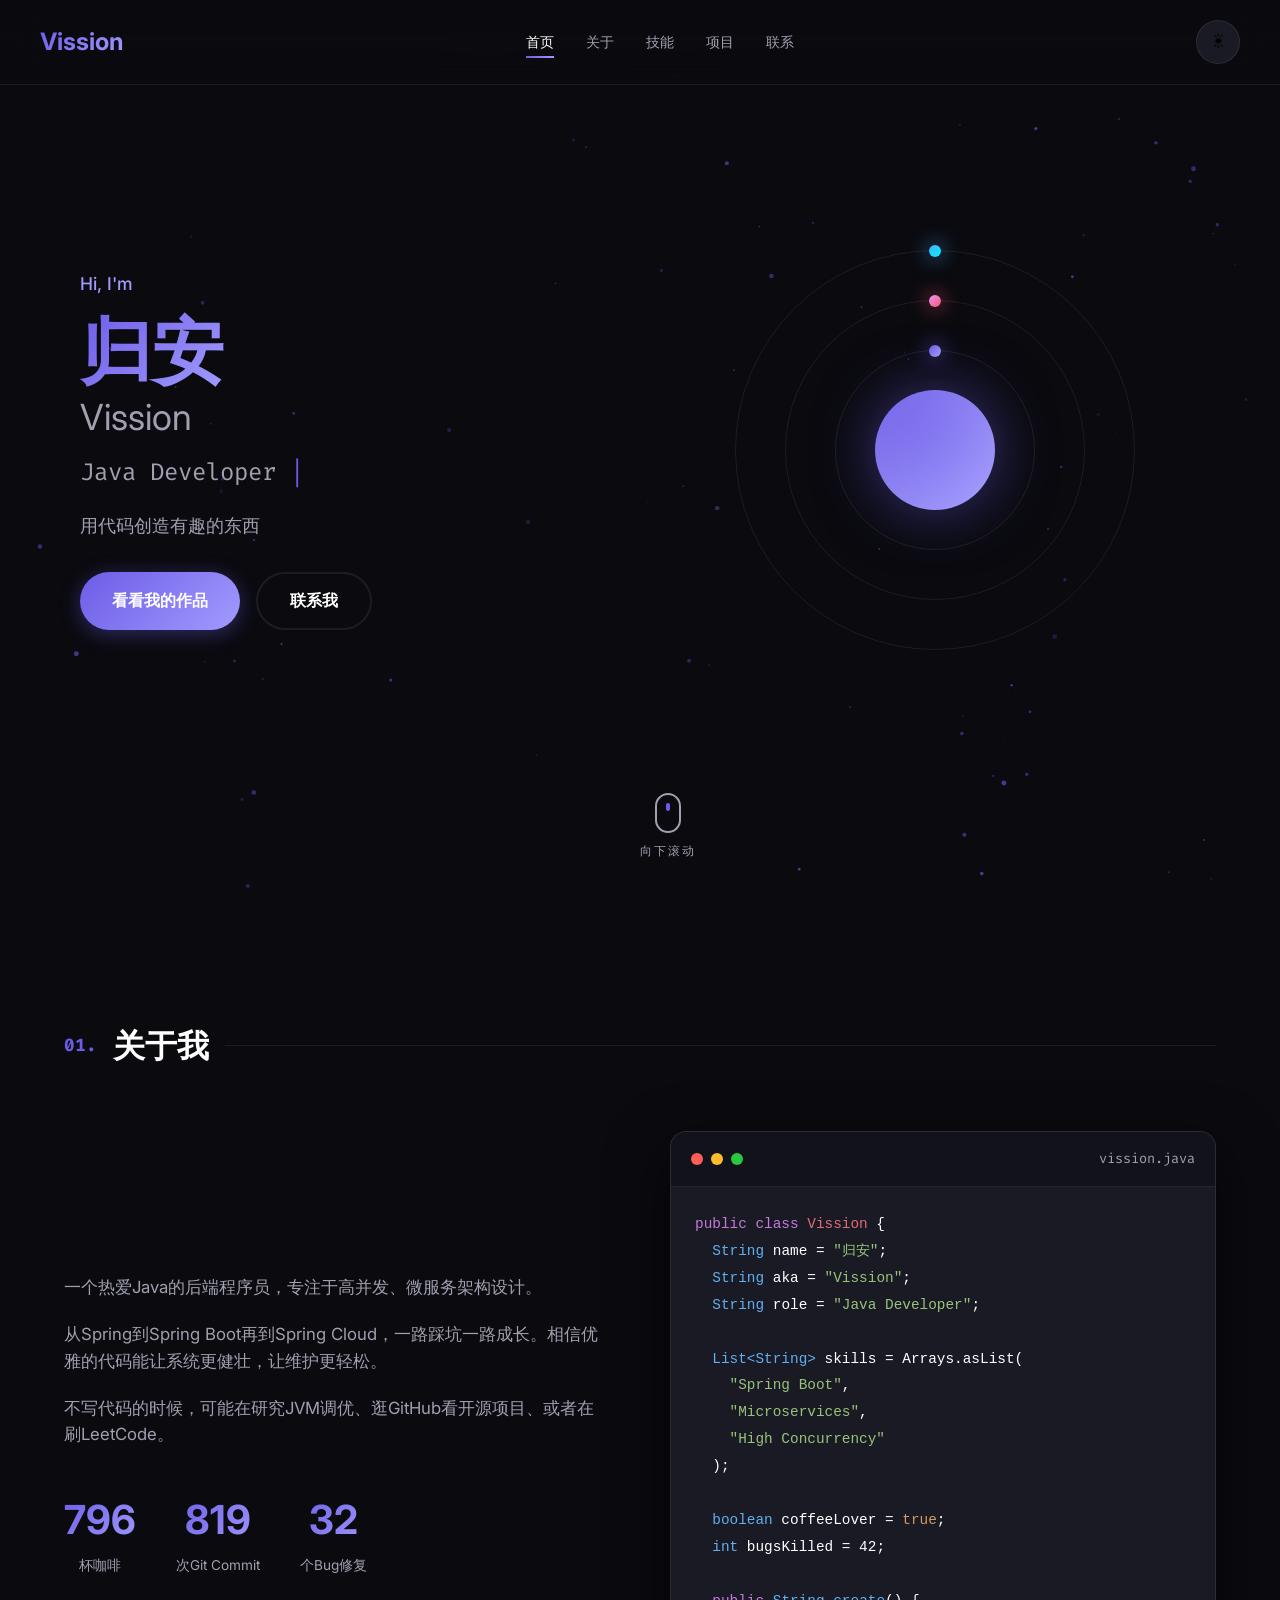
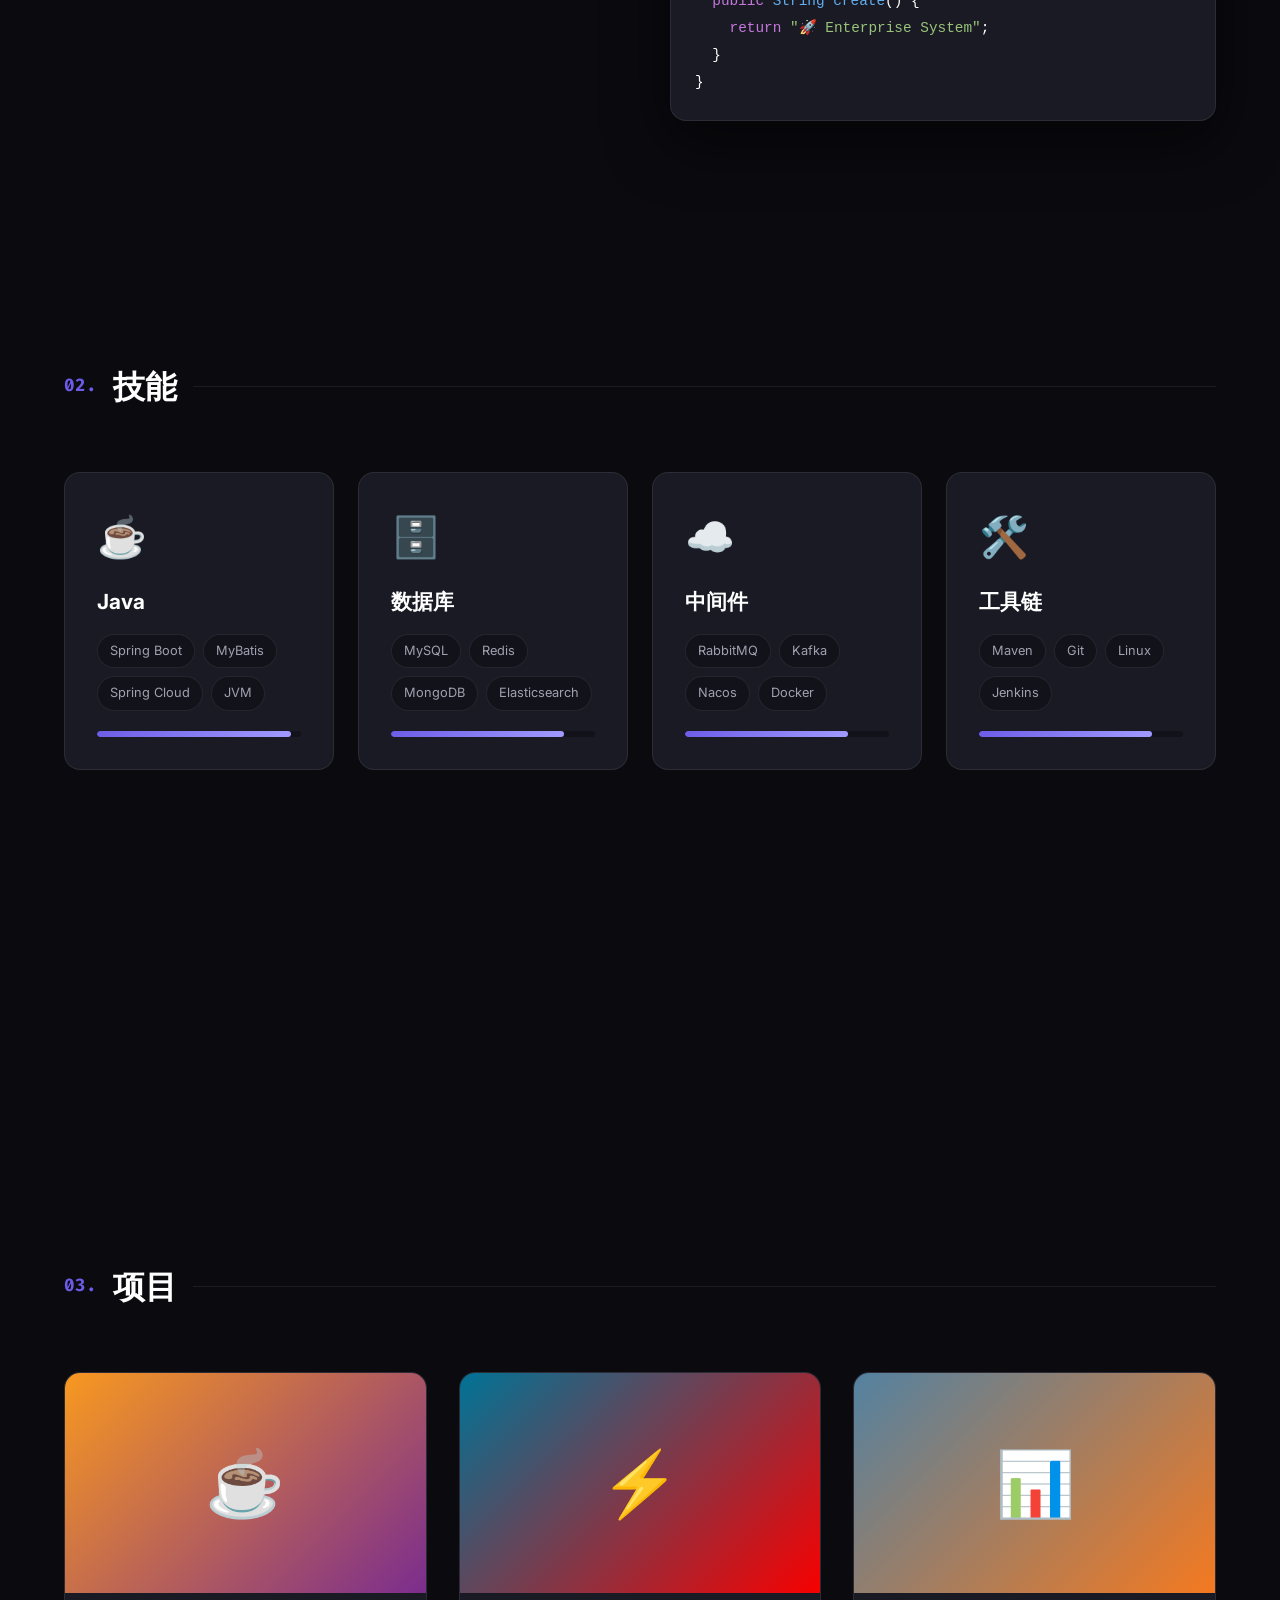
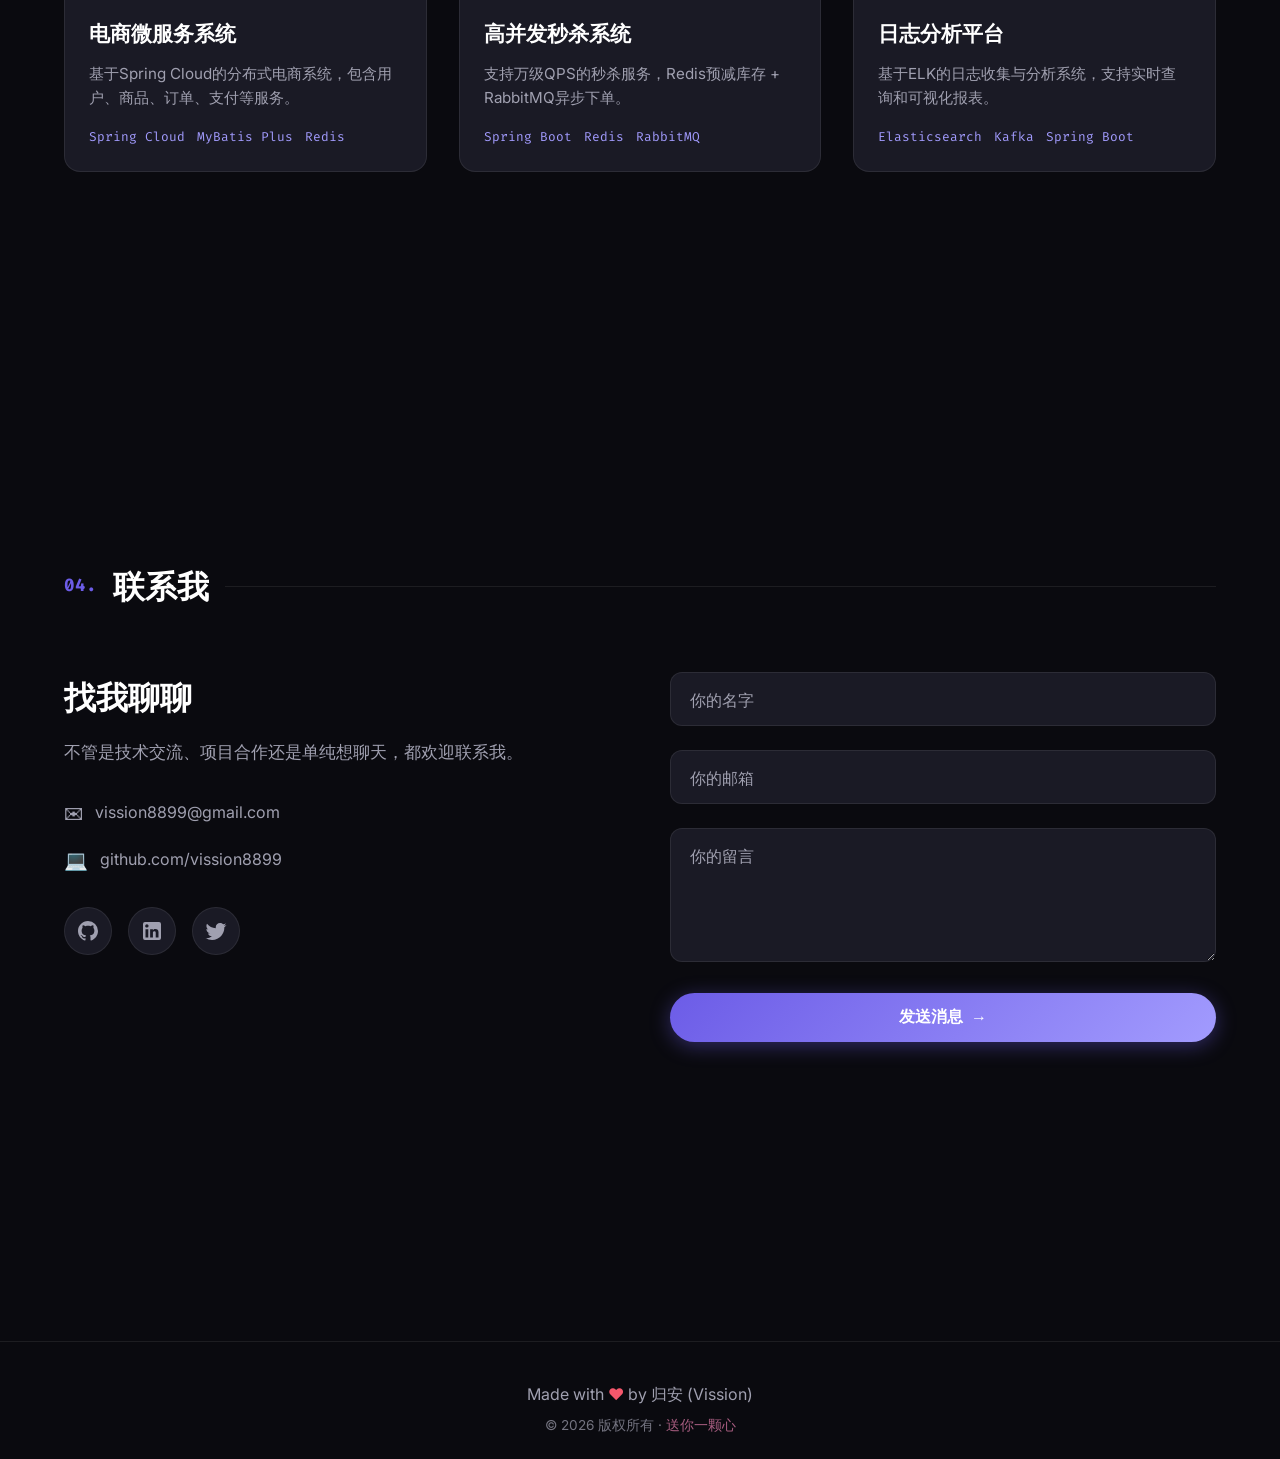
==== commit d6c7f958: "feat: 添加爱心动画页面" ====
--- a/index.html
+++ b/index.html
@@ -321,7 +321,7 @@
     <footer class="footer">
         <div class="container">
             <p class="footer-text">Made with <span class="heart">♥</span> by 归安 (Vission)</p>
-            <p class="footer-copy">© <span id="year"></span> 版权所有</p>
+            <p class="footer-copy">© <span id="year"></span> 版权所有 · <a href="love.html" style="color: #ea80b0; text-decoration: none;">送你一颗心</a></p>
         </div>
     </footer>
 
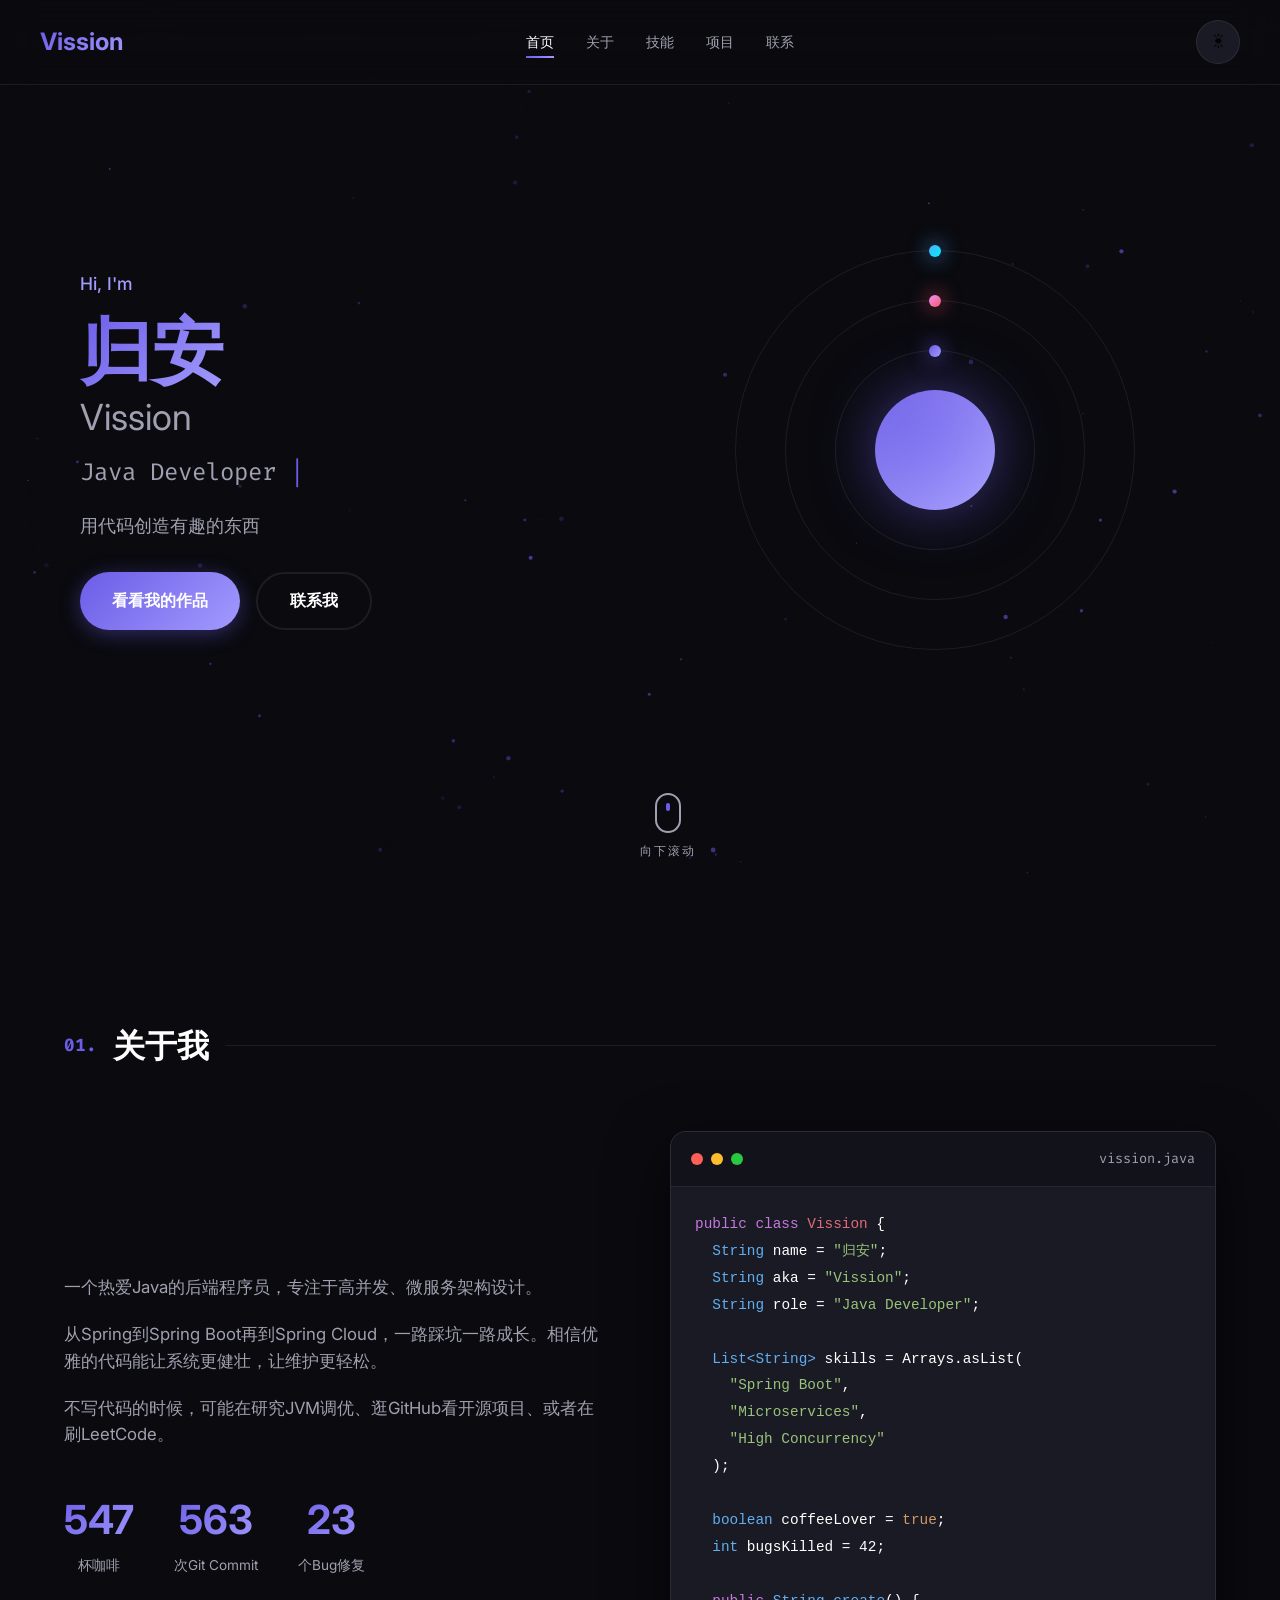
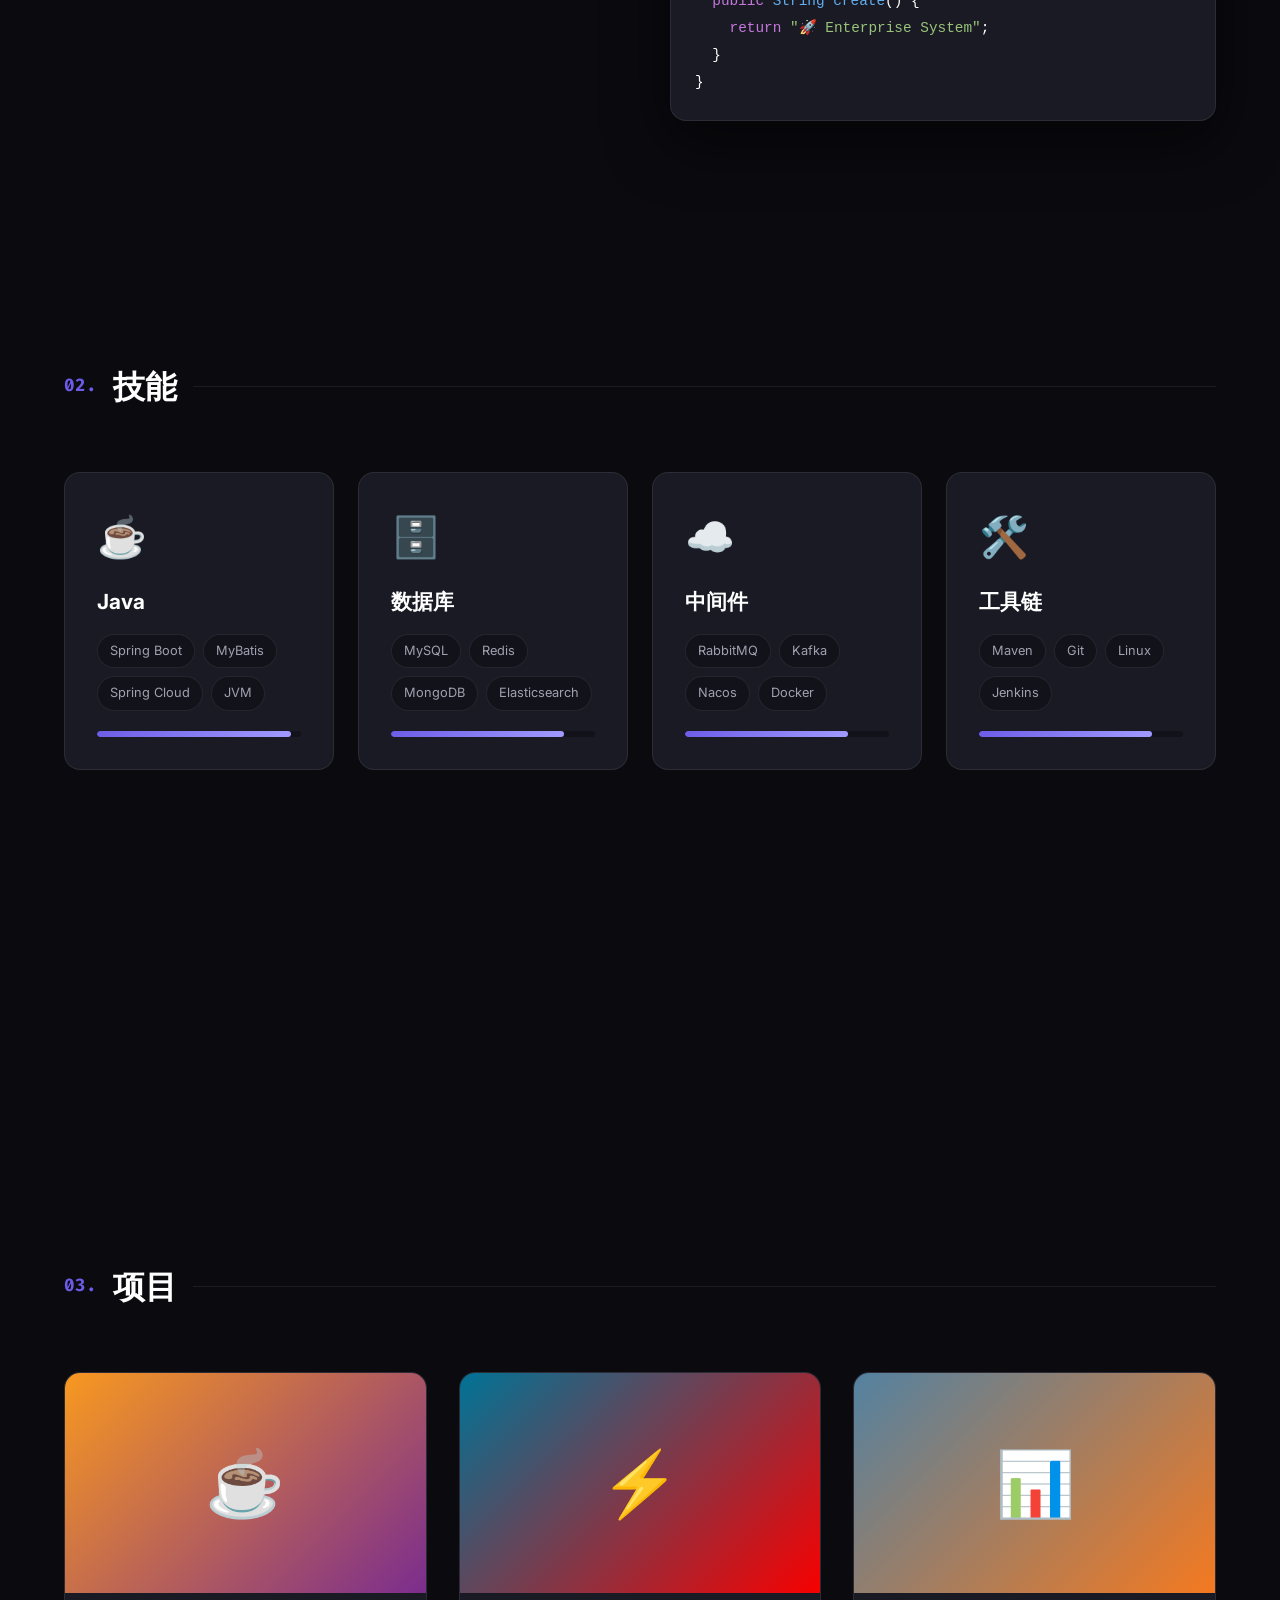
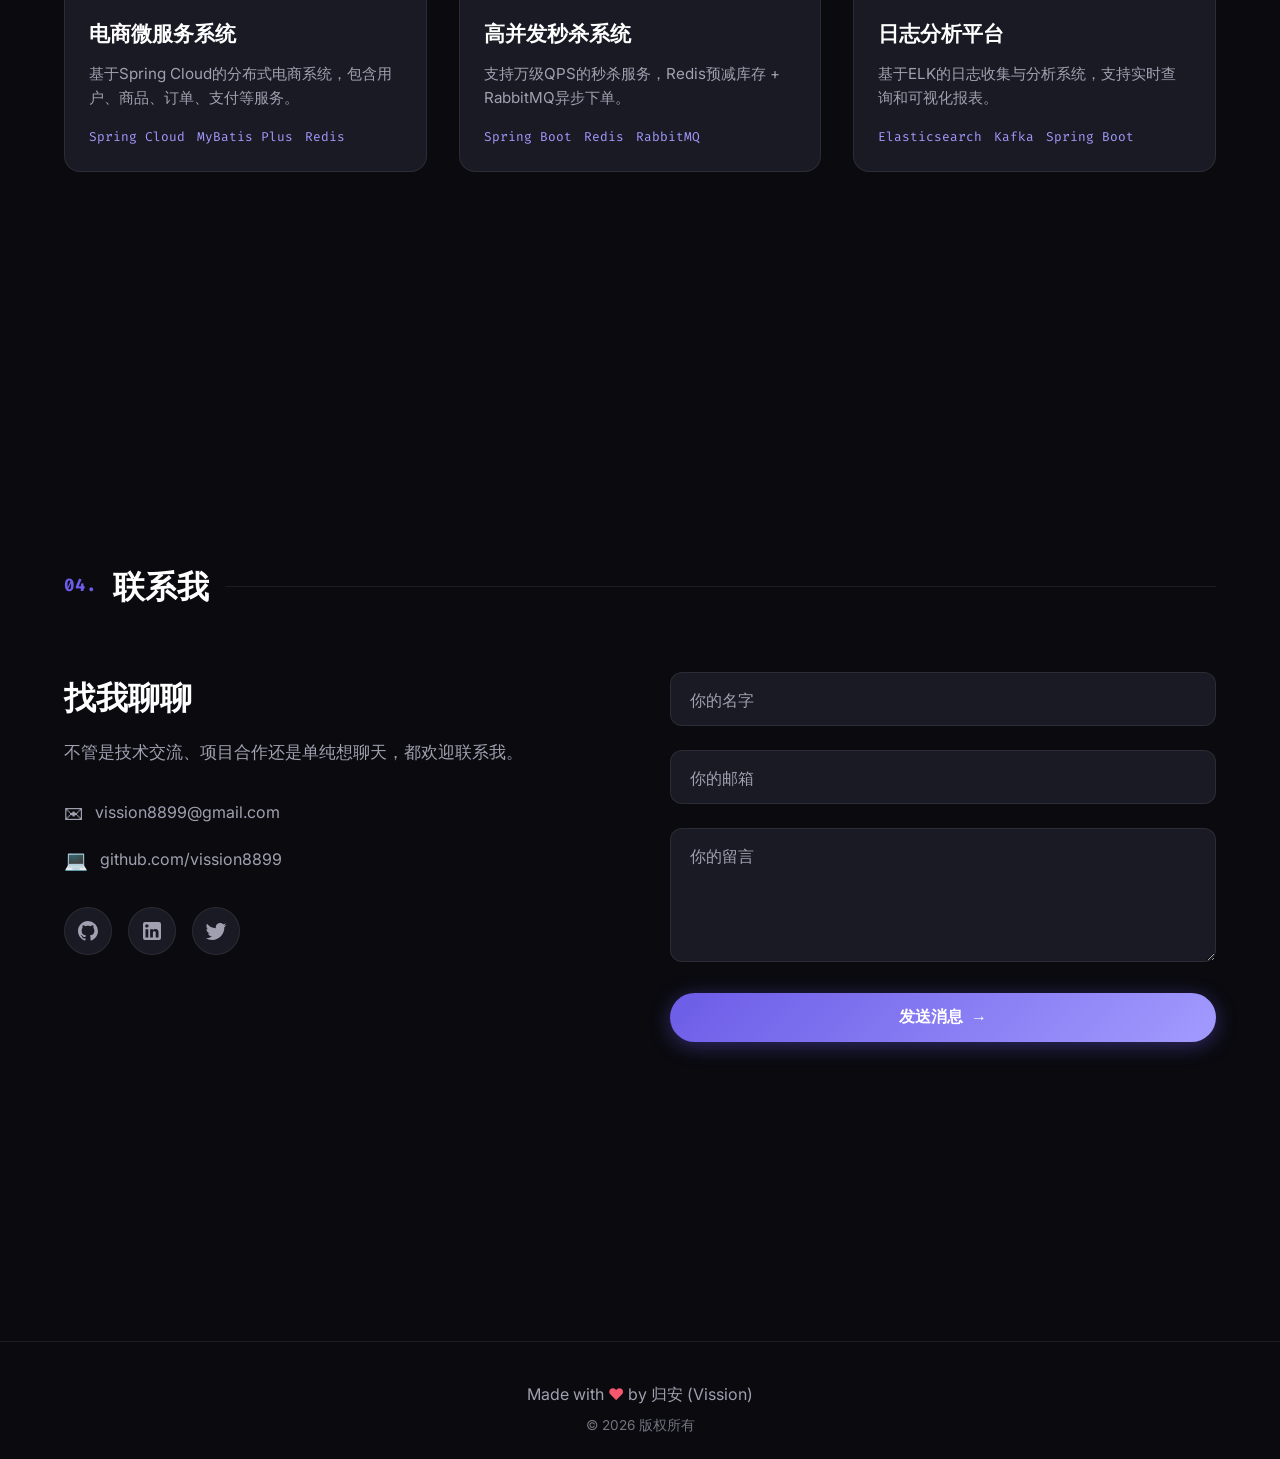
==== commit d66264c7: "feat: 主页集成爱心点击效果" ====
--- a/index.html
+++ b/index.html
@@ -321,7 +321,7 @@
     <footer class="footer">
         <div class="container">
             <p class="footer-text">Made with <span class="heart">♥</span> by 归安 (Vission)</p>
-            <p class="footer-copy">© <span id="year"></span> 版权所有 · <a href="love.html" style="color: #ea80b0; text-decoration: none;">送你一颗心</a></p>
+            <p class="footer-copy">© <span id="year"></span> 版权所有</p>
         </div>
     </footer>
 
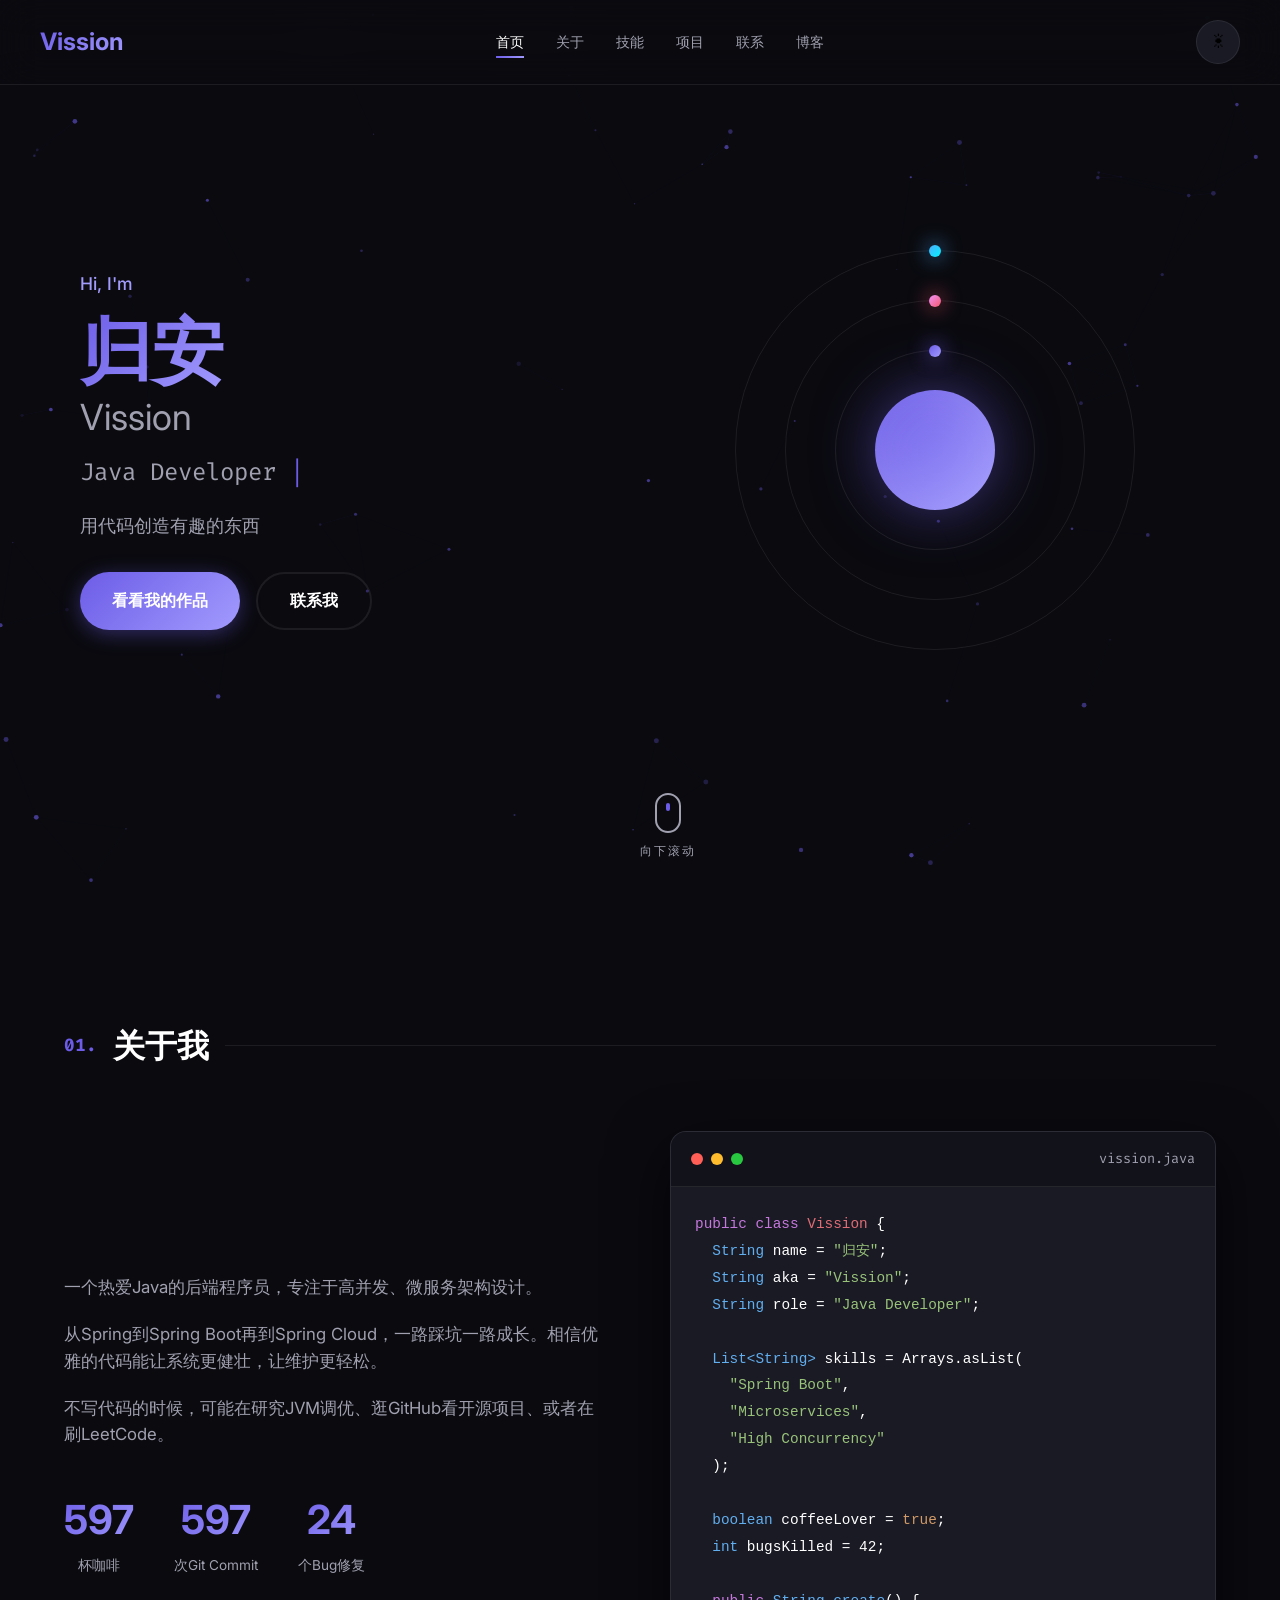
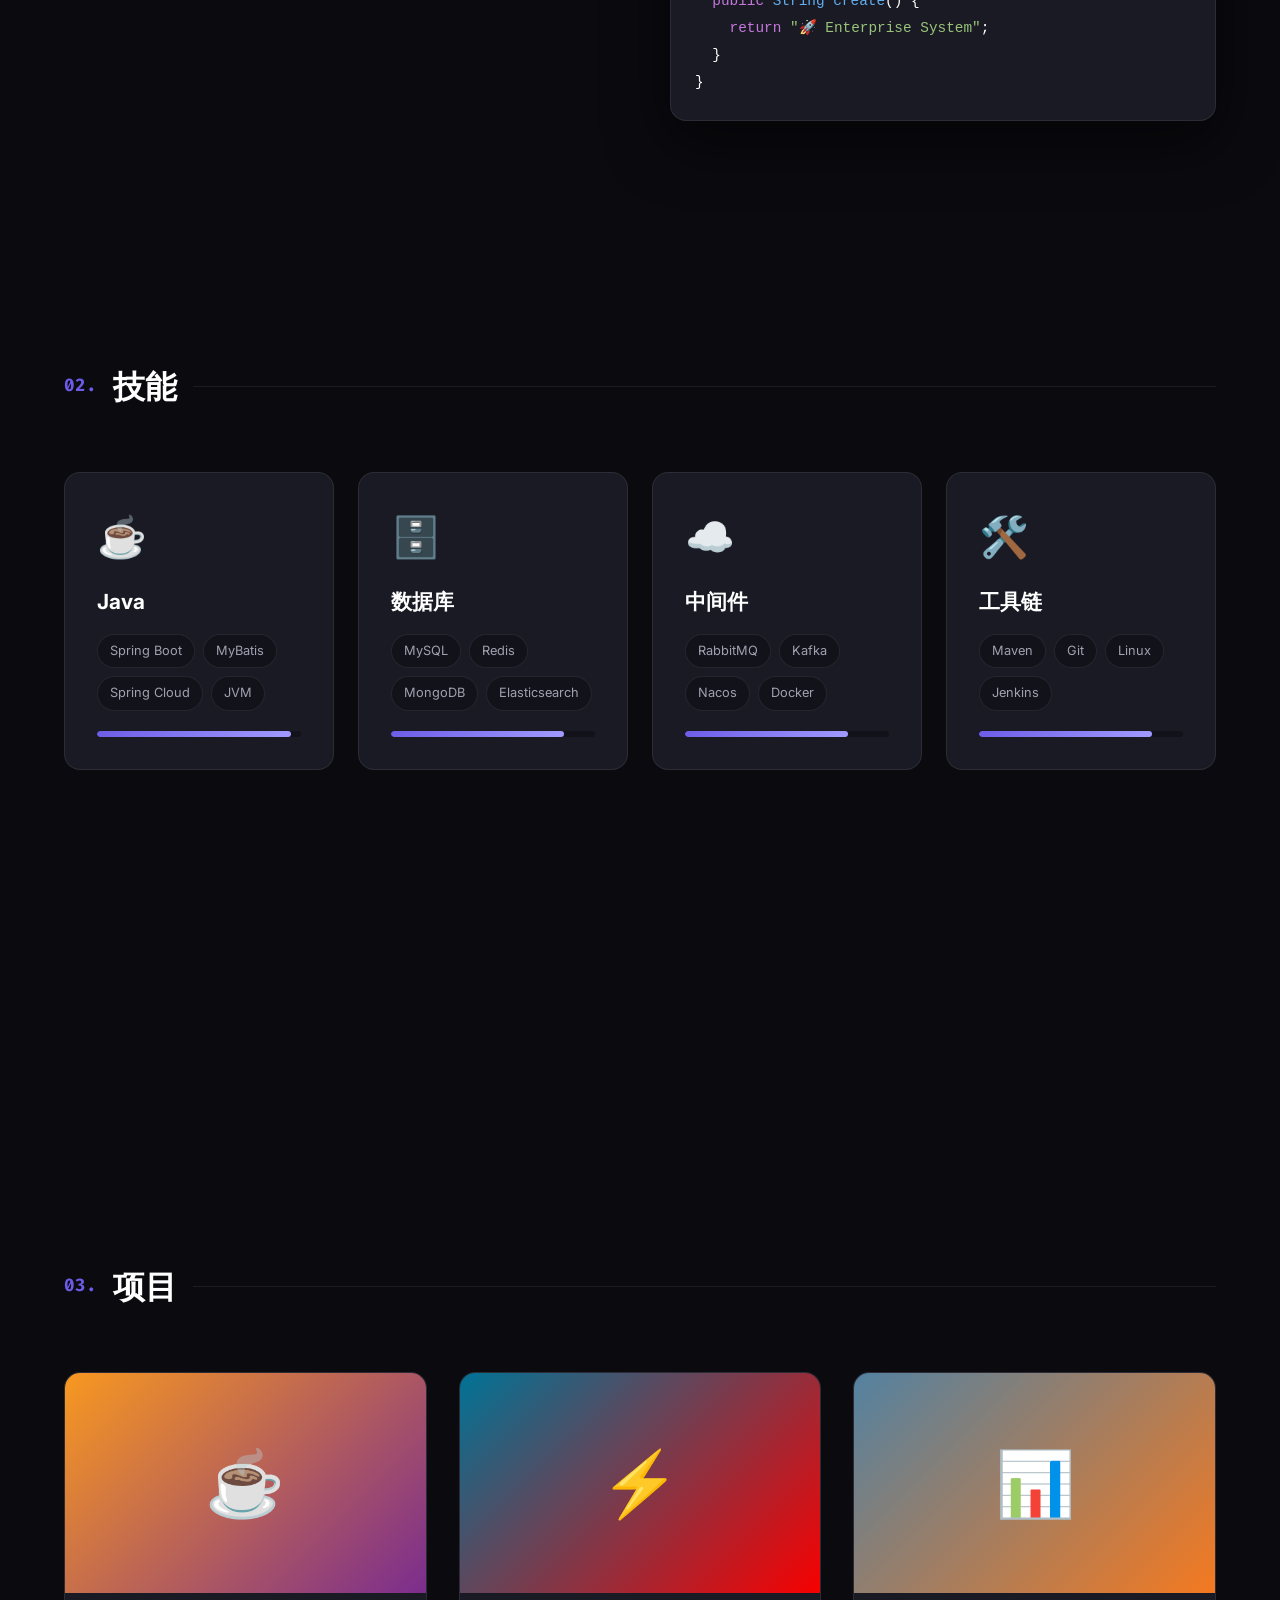
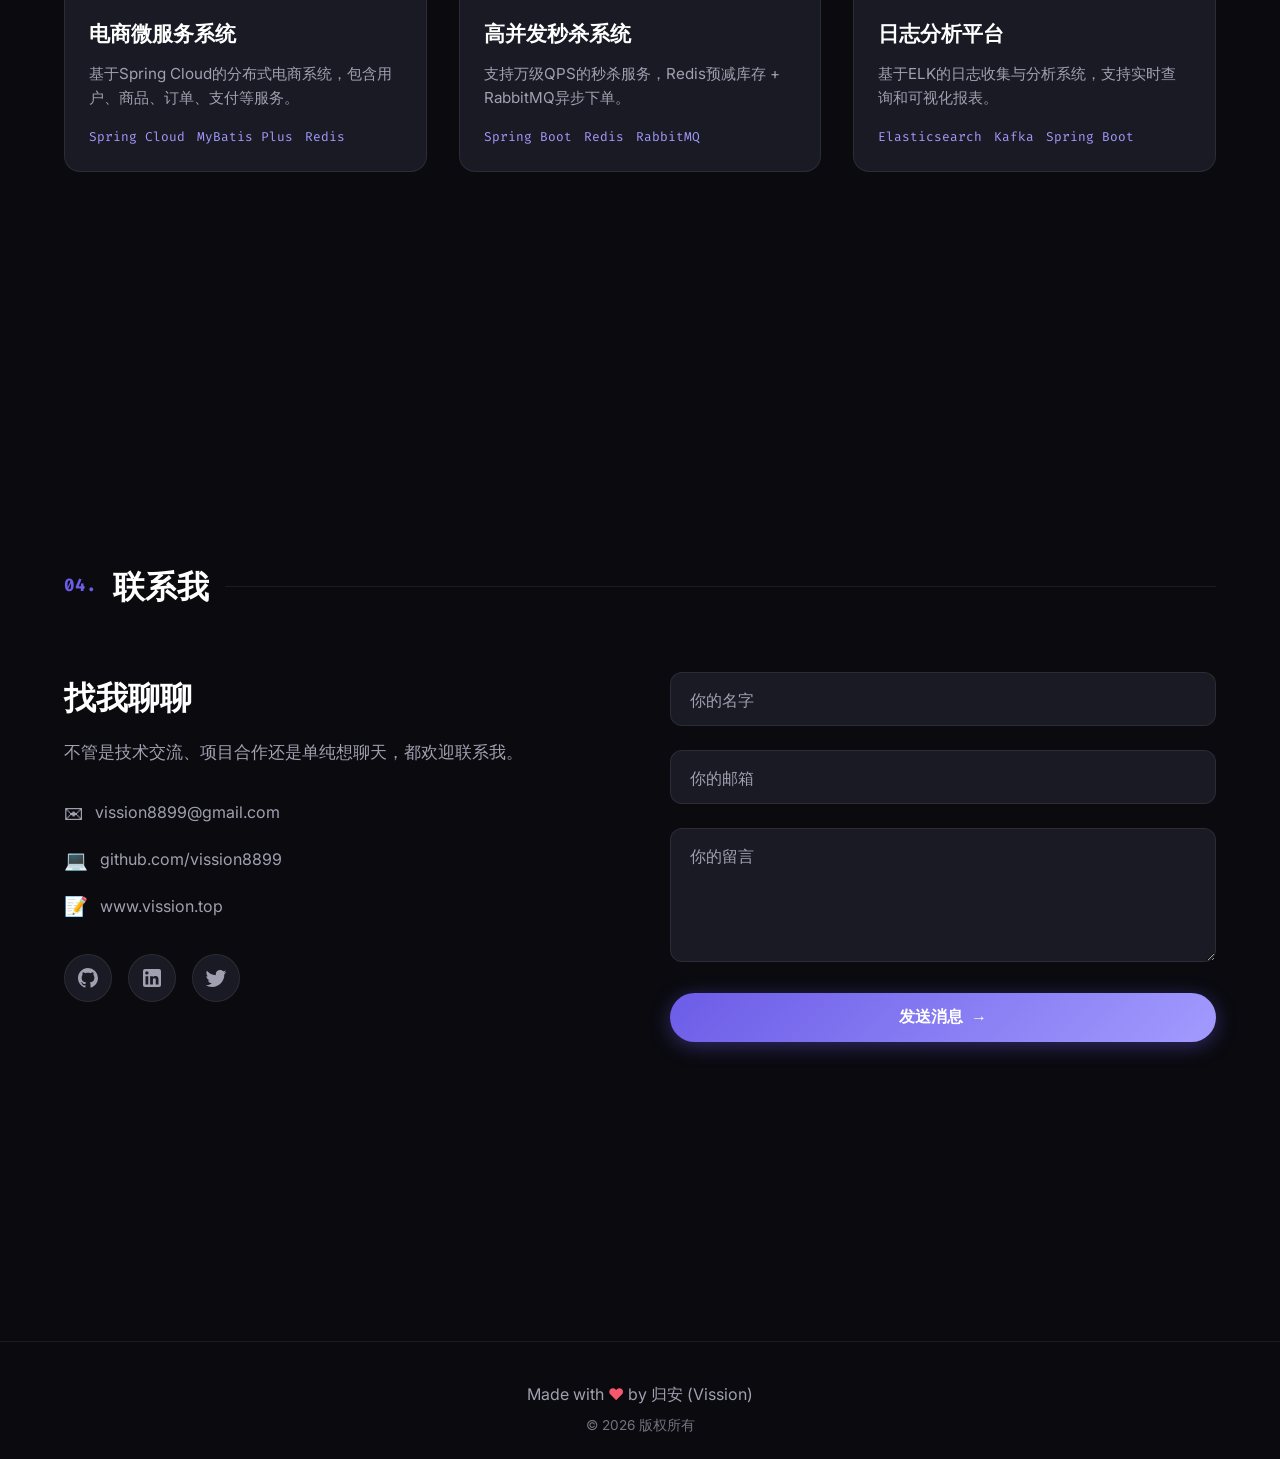
==== commit be3cc292: "feat: 添加博客链接" ====
--- a/index.html
+++ b/index.html
@@ -19,6 +19,7 @@
             <a href="#skills" class="nav-link">技能</a>
             <a href="#projects" class="nav-link">项目</a>
             <a href="#contact" class="nav-link">联系</a>
+            <a href="https://www.vission.top" class="nav-link" target="_blank">博客</a>
         </div>
         <button id="theme-toggle" class="theme-btn" aria-label="Toggle theme">
             <span class="sun">☀</span>
@@ -280,6 +281,10 @@
                             <span class="contact-icon">💻</span>
                             <span>github.com/vission8899</span>
                         </a>
+                        <a href="https://www.vission.top" class="contact-item" target="_blank">
+                            <span class="contact-icon">📝</span>
+                            <span>www.vission.top</span>
+                        </a>
                     </div>
                     <div class="social-links">
                         <a href="#" class="social-link" title="GitHub">
--- a/style.css
+++ b/style.css
@@ -314,6 +314,7 @@
     gap: 8px;
     opacity: 0;
     animation: fadeInUp 0.6s ease 1.2s forwards;
+    transition: opacity 0.3s ease;
 }
 
 .mouse {
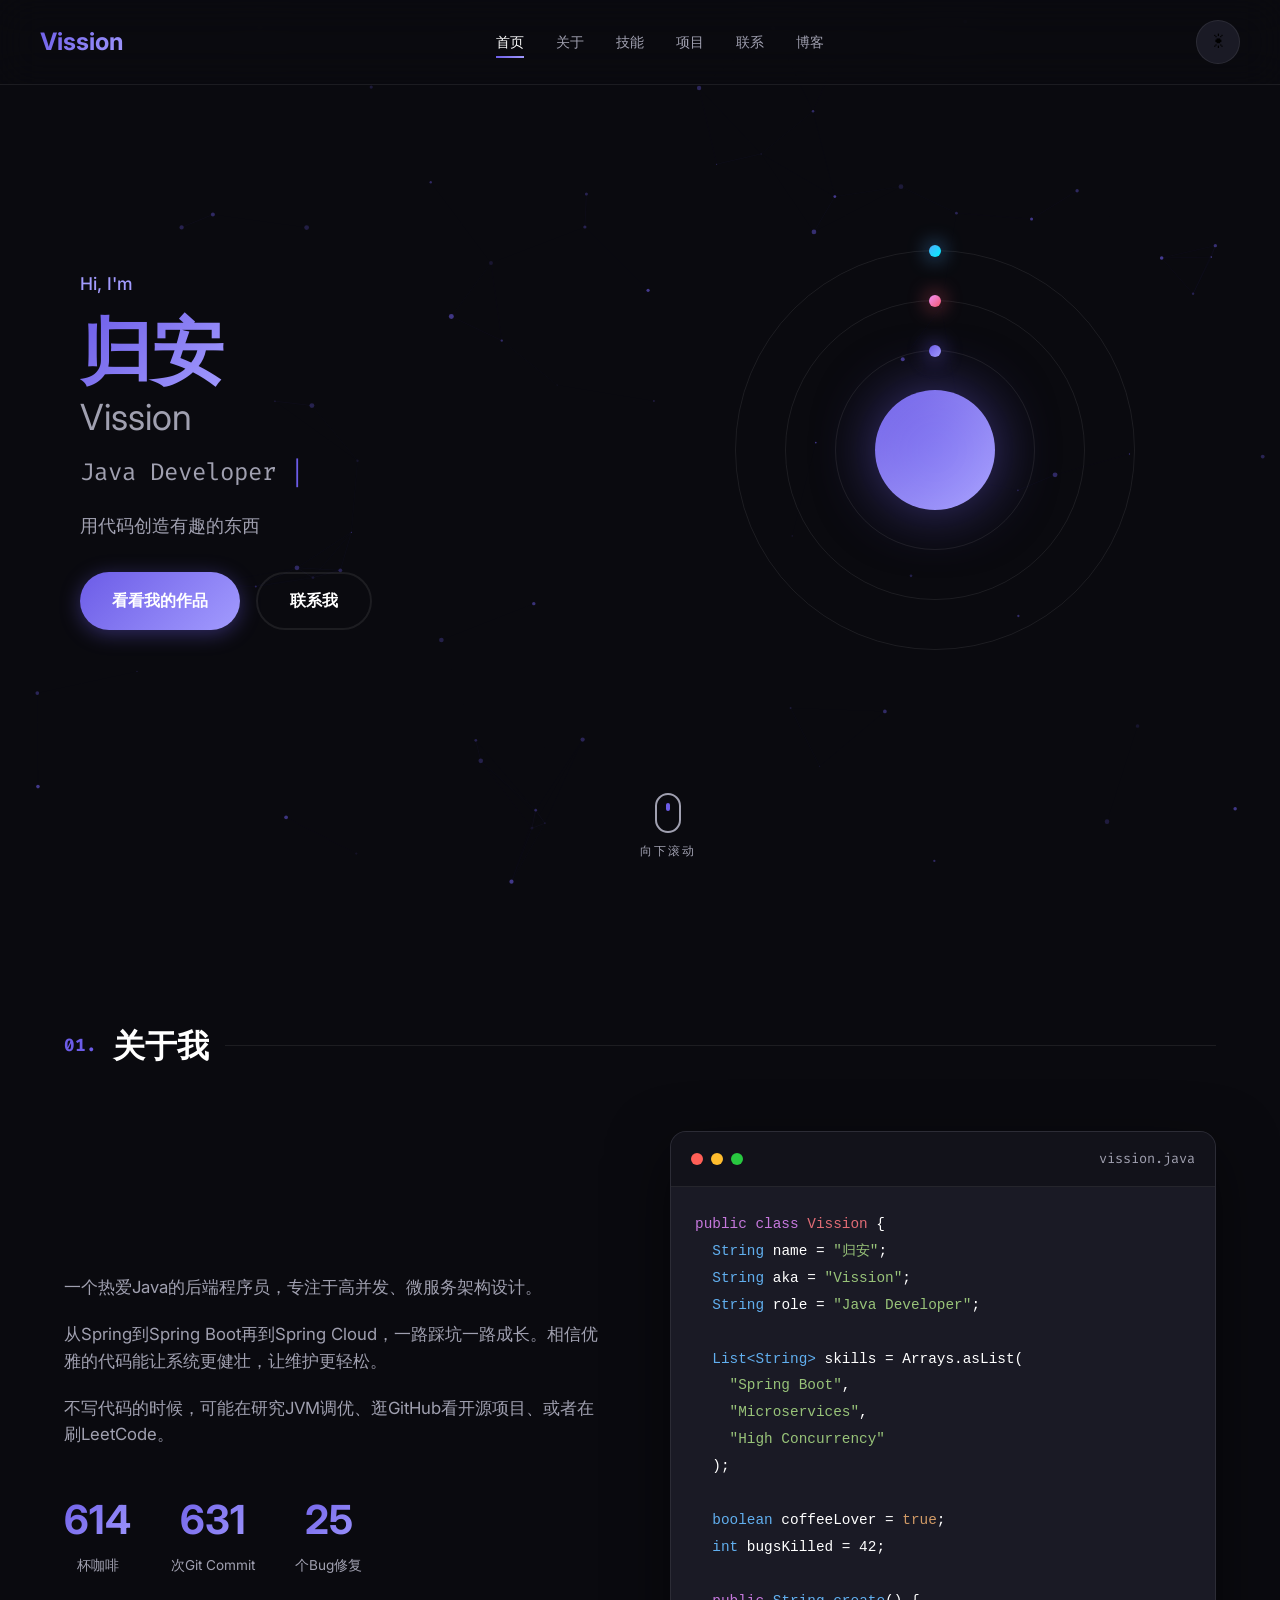
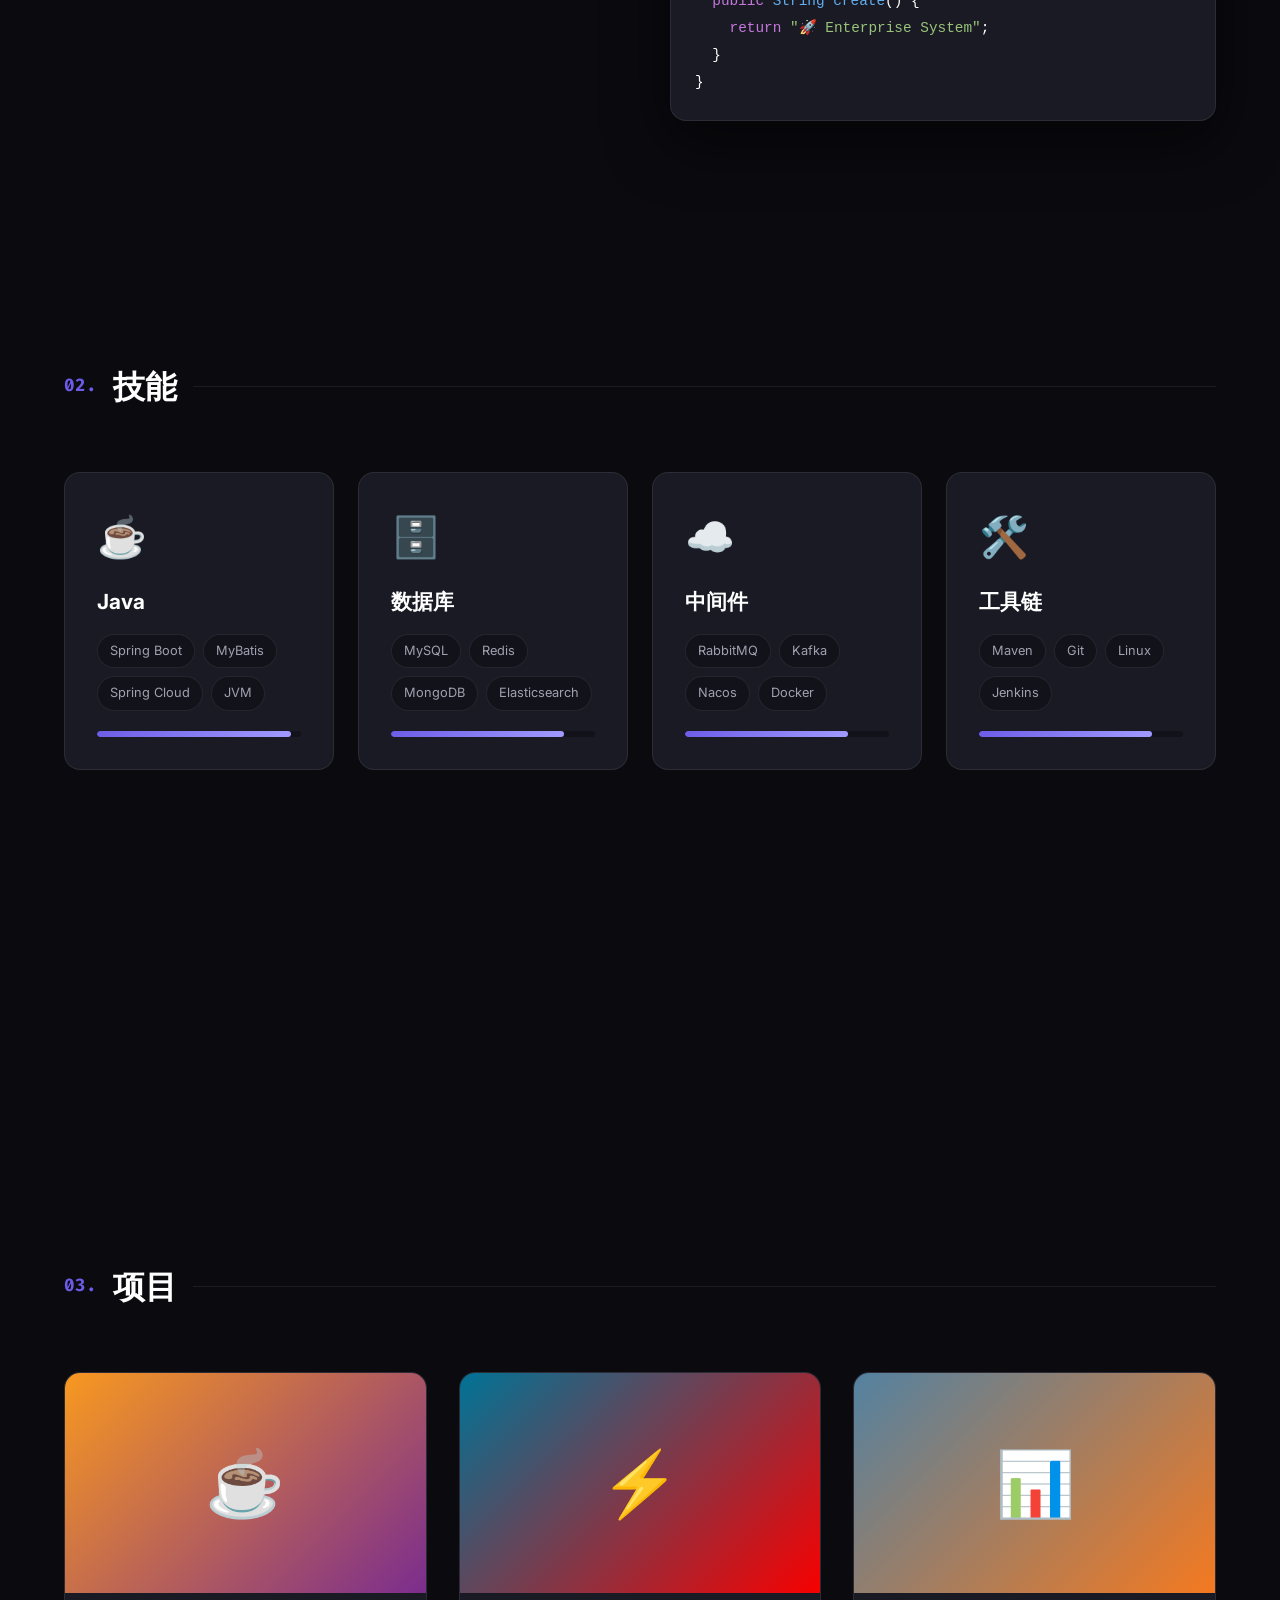
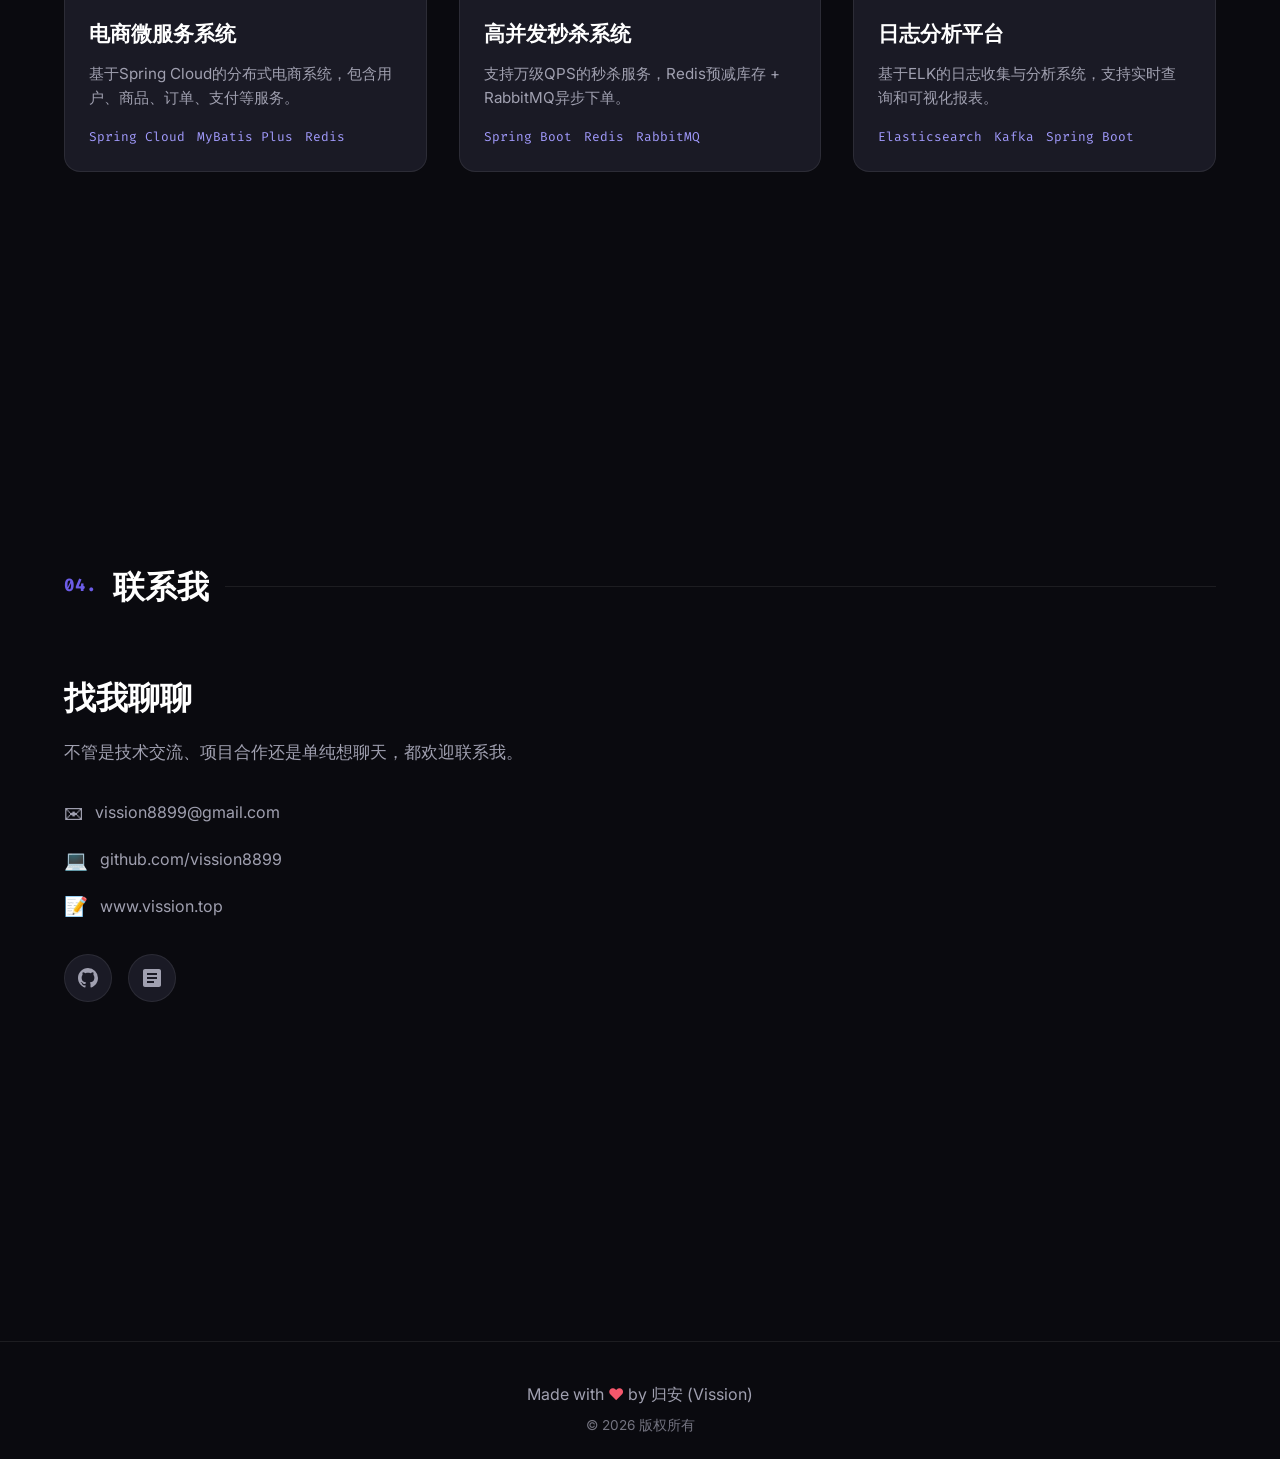
==== commit c15dcc5a: "feat: 删除表单，优化联系方式展示" ====
--- a/index.html
+++ b/index.html
@@ -268,57 +268,31 @@
                 <span class="title-text">联系我</span>
                 <span class="title-line"></span>
             </h2>
-            <div class="contact-grid">
-                <div class="contact-info reveal">
-                    <h3>找我聊聊</h3>
-                    <p>不管是技术交流、项目合作还是单纯想聊天，都欢迎联系我。</p>
-                    <div class="contact-links">
-                        <a href="mailto:vission8899@gmail.com" class="contact-item">
-                            <span class="contact-icon">✉</span>
-                            <span>vission8899@gmail.com</span>
-                        </a>
-                        <a href="https://github.com/vission8899" class="contact-item" target="_blank">
-                            <span class="contact-icon">💻</span>
-                            <span>github.com/vission8899</span>
-                        </a>
-                        <a href="https://www.vission.top" class="contact-item" target="_blank">
-                            <span class="contact-icon">📝</span>
-                            <span>www.vission.top</span>
-                        </a>
-                    </div>
-                    <div class="social-links">
-                        <a href="#" class="social-link" title="GitHub">
-                            <svg viewBox="0 0 24 24" width="24" height="24"><path fill="currentColor" d="M12 2C6.477 2 2 6.477 2 12c0 4.42 2.87 8.17 6.84 9.5.5.08.66-.23.66-.5v-1.69c-2.77.6-3.36-1.34-3.36-1.34-.46-1.16-1.11-1.47-1.11-1.47-.91-.62.07-.6.07-.6 1 .07 1.53 1.03 1.53 1.03.87 1.52 2.34 1.07 2.91.83.09-.65.35-1.09.63-1.34-2.22-.25-4.55-1.11-4.55-4.92 0-1.11.38-2 1.03-2.71-.1-.25-.45-1.29.1-2.64 0 0 .84-.27 2.75 1.02.79-.22 1.65-.33 2.5-.33.85 0 1.71.11 2.5.33 1.91-1.29 2.75-1.02 2.75-1.02.55 1.35.2 2.39.1 2.64.65.71 1.03 1.6 1.03 2.71 0 3.82-2.34 4.66-4.57 4.91.36.31.69.92.69 1.85V21c0 .27.16.59.67.5C19.14 20.16 22 16.42 22 12A10 10 0 0012 2z"/></svg>
-                        </a>
-                        <a href="#" class="social-link" title="LinkedIn">
-                            <svg viewBox="0 0 24 24" width="24" height="24"><path fill="currentColor" d="M19 3a2 2 0 012 2v14a2 2 0 01-2 2H5a2 2 0 01-2-2V5a2 2 0 012-2h14m-.5 15.5v-5.3a3.26 3.26 0 00-3.26-3.26c-.85 0-1.84.52-2.32 1.3v-1.11h-2.79v8.37h2.79v-4.93c0-.77.62-1.4 1.39-1.4a1.4 1.4 0 011.4 1.4v4.93h2.79M6.88 8.56a1.68 1.68 0 001.68-1.68c0-.93-.75-1.69-1.68-1.69a1.69 1.69 0 00-1.69 1.69c0 .93.76 1.68 1.69 1.68m1.39 9.94v-8.37H5.5v8.37h2.77z"/></svg>
-                        </a>
-                        <a href="#" class="social-link" title="Twitter">
-                            <svg viewBox="0 0 24 24" width="24" height="24"><path fill="currentColor" d="M22.46 6c-.77.35-1.6.58-2.46.69.88-.53 1.56-1.37 1.88-2.38-.83.5-1.75.85-2.72 1.05C18.37 4.5 17.26 4 16 4c-2.35 0-4.27 1.92-4.27 4.29 0 .34.04.67.11.98C8.28 9.09 5.11 7.38 3 4.79c-.37.63-.58 1.37-.58 2.15 0 1.49.75 2.81 1.91 3.56-.71 0-1.37-.2-1.95-.5v.03c0 2.08 1.48 3.82 3.44 4.21a4.22 4.22 0 01-1.93.07 4.28 4.28 0 004 2.98 8.521 8.521 0 01-5.33 1.84c-.34 0-.68-.02-1.02-.06C3.44 20.29 5.7 21 8.12 21 16 21 20.33 14.46 20.33 8.79c0-.19 0-.37-.01-.56.84-.6 1.56-1.36 2.14-2.23z"/></svg>
-                        </a>
-                    </div>
-                </div>
-                <form class="contact-form reveal" onsubmit="handleSubmit(event)">
-                    <div class="form-group">
-                        <input type="text" id="name" required placeholder=" ">
-                        <label for="name">你的名字</label>
-                        <span class="focus-border"></span>
-                    </div>
-                    <div class="form-group">
-                        <input type="email" id="email" required placeholder=" ">
-                        <label for="email">你的邮箱</label>
-                        <span class="focus-border"></span>
-                    </div>
-                    <div class="form-group">
-                        <textarea id="message" rows="5" required placeholder=" "></textarea>
-                        <label for="message">你的留言</label>
-                        <span class="focus-border"></span>
-                    </div>
-                    <button type="submit" class="btn btn-primary btn-full">
-                        <span>发送消息</span>
-                        <span class="btn-icon">→</span>
-                    </button>
-                </form>
+            <div class="contact-info reveal">
+                <h3>找我聊聊</h3>
+                <p>不管是技术交流、项目合作还是单纯想聊天，都欢迎联系我。</p>
+                <div class="contact-links">
+                    <a href="mailto:vission8899@gmail.com" class="contact-item">
+                        <span class="contact-icon">✉</span>
+                        <span>vission8899@gmail.com</span>
+                    </a>
+                    <a href="https://github.com/vission8899" class="contact-item" target="_blank">
+                        <span class="contact-icon">💻</span>
+                        <span>github.com/vission8899</span>
+                    </a>
+                    <a href="https://www.vission.top" class="contact-item" target="_blank">
+                        <span class="contact-icon">📝</span>
+                        <span>www.vission.top</span>
+                    </a>
+                </div>
+                <div class="social-links">
+                    <a href="https://github.com/vission8899" class="social-link" title="GitHub" target="_blank">
+                        <svg viewBox="0 0 24 24" width="24" height="24"><path fill="currentColor" d="M12 2C6.477 2 2 6.477 2 12c0 4.42 2.87 8.17 6.84 9.5.5.08.66-.23.66-.5v-1.69c-2.77.6-3.36-1.34-3.36-1.34-.46-1.16-1.11-1.47-1.11-1.47-.91-.62.07-.6.07-.6 1 .07 1.53 1.03 1.53 1.03.87 1.52 2.34 1.07 2.91.83.09-.65.35-1.09.63-1.34-2.22-.25-4.55-1.11-4.55-4.92 0-1.11.38-2 1.03-2.71-.1-.25-.45-1.29.1-2.64 0 0 .84-.27 2.75 1.02.79-.22 1.65-.33 2.5-.33.85 0 1.71.11 2.5.33 1.91-1.29 2.75-1.02 2.75-1.02.55 1.35.2 2.39.1 2.64.65.71 1.03 1.6 1.03 2.71 0 3.82-2.34 4.66-4.57 4.91.36.31.69.92.69 1.85V21c0 .27.16.59.67.5C19.14 20.16 22 16.42 22 12A10 10 0 0012 2z"/></svg>
+                    </a>
+                    <a href="https://www.vission.top" class="social-link" title="博客" target="_blank">
+                        <svg viewBox="0 0 24 24" width="24" height="24"><path fill="currentColor" d="M19 3H5c-1.1 0-2 .9-2 2v14c0 1.1.9 2 2 2h14c1.1 0 2-.9 2-2V5c0-1.1-.9-2-2-2zm-5 14H7v-2h7v2zm3-4H7v-2h10v2zm0-4H7V7h10v2z"/></svg>
+                    </a>
+                </div>
             </div>
         </div>
     </section>
